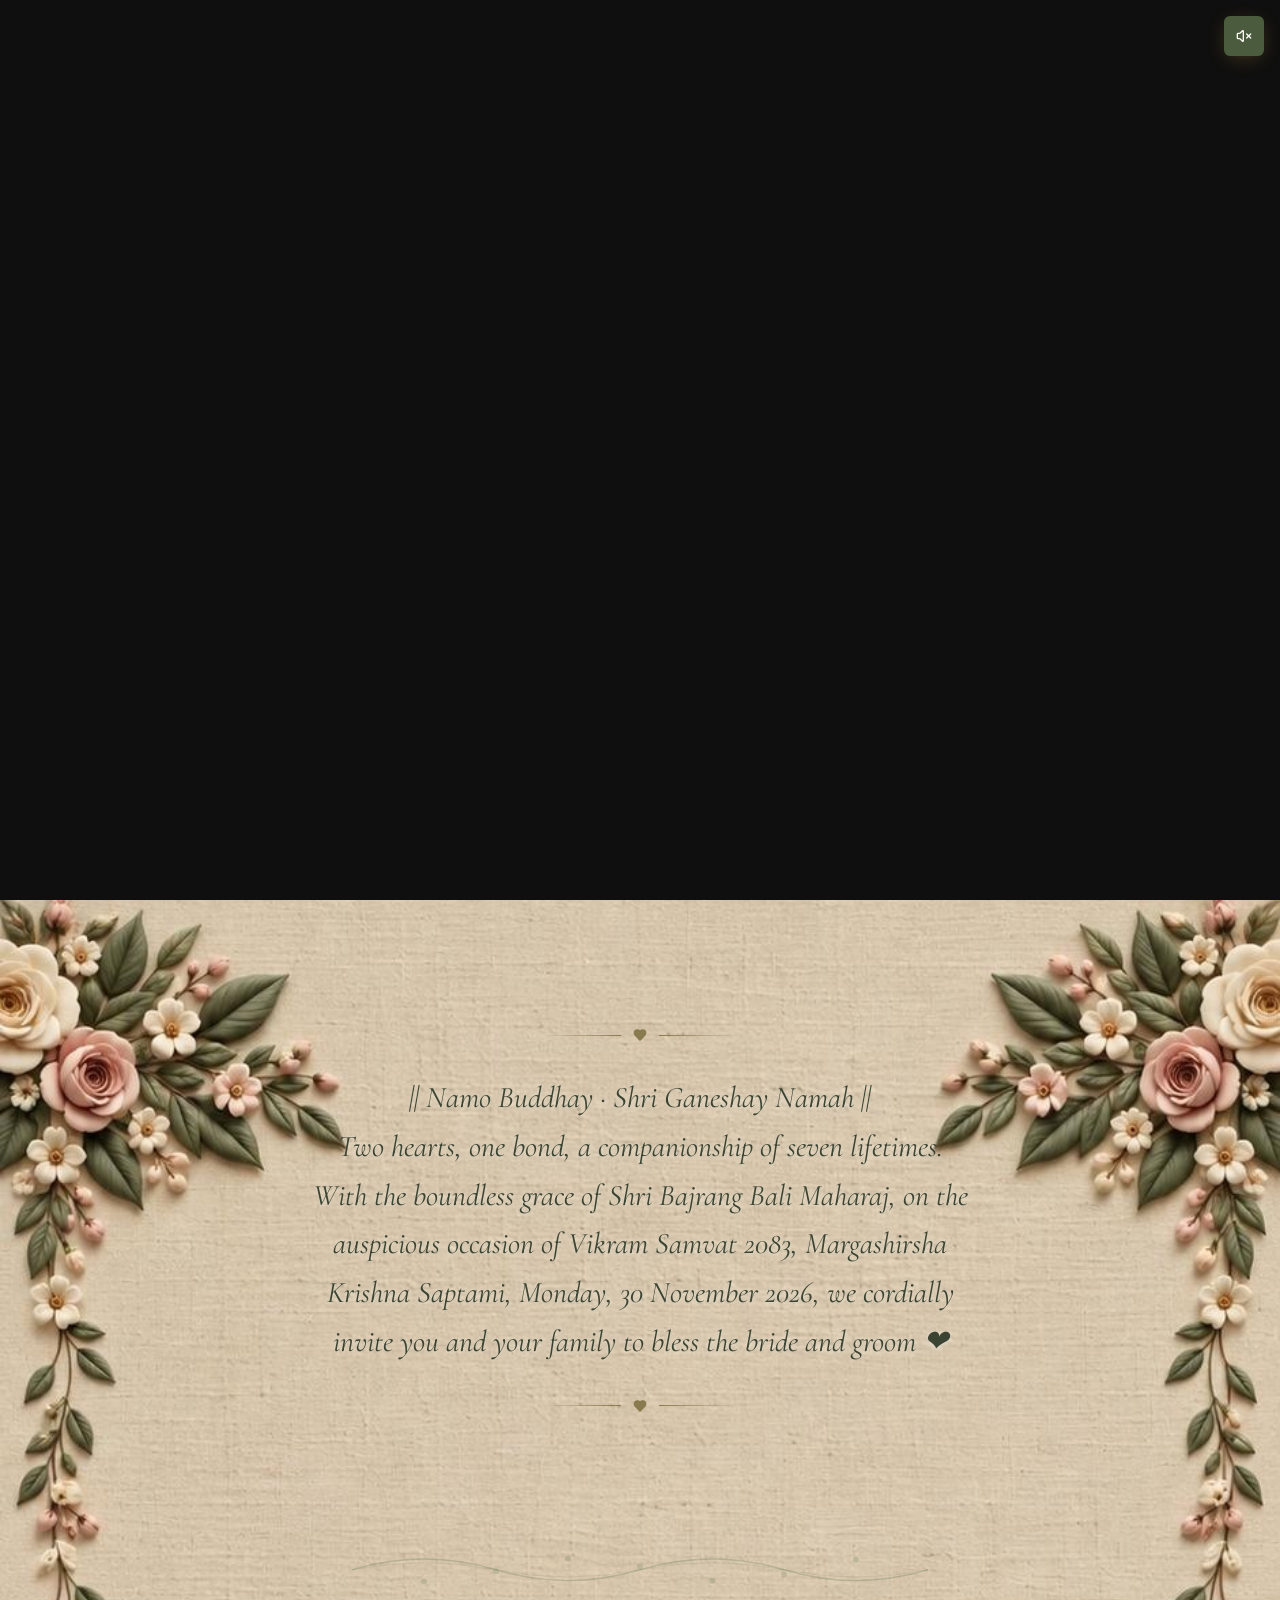
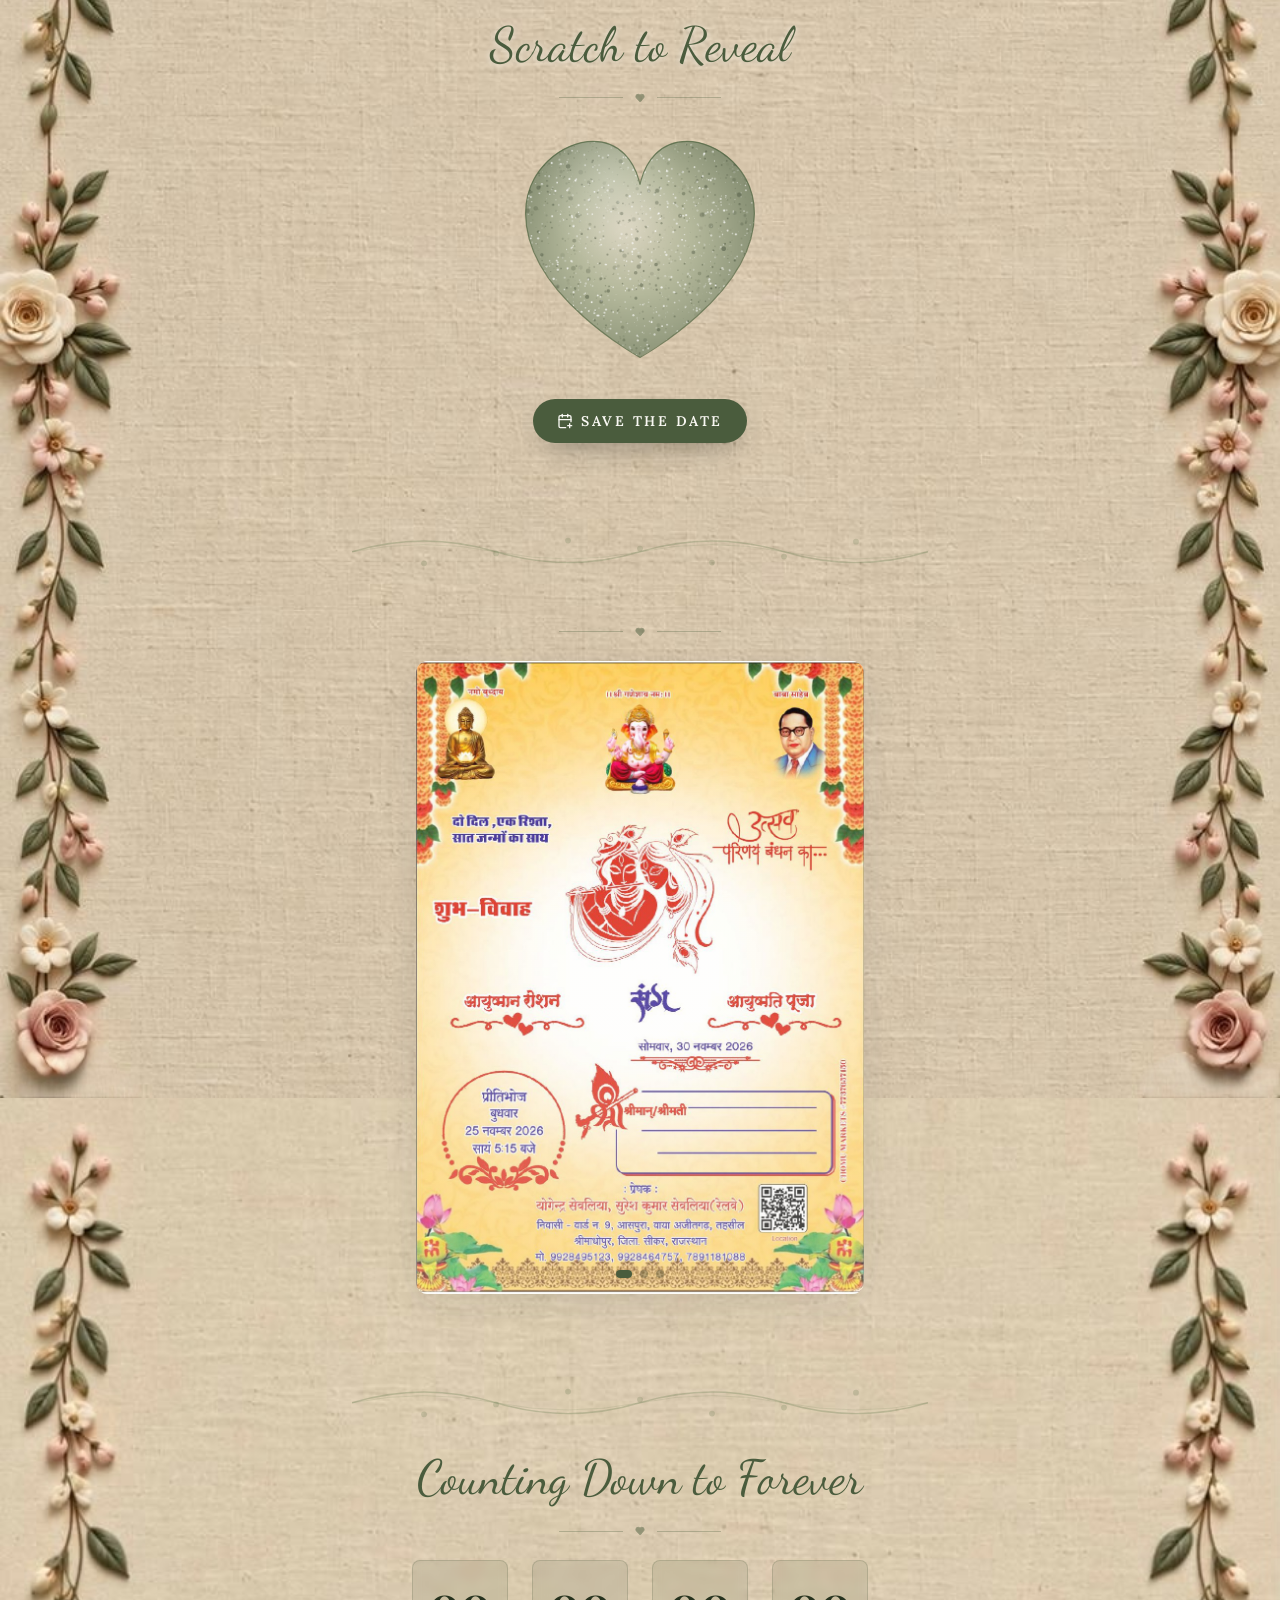
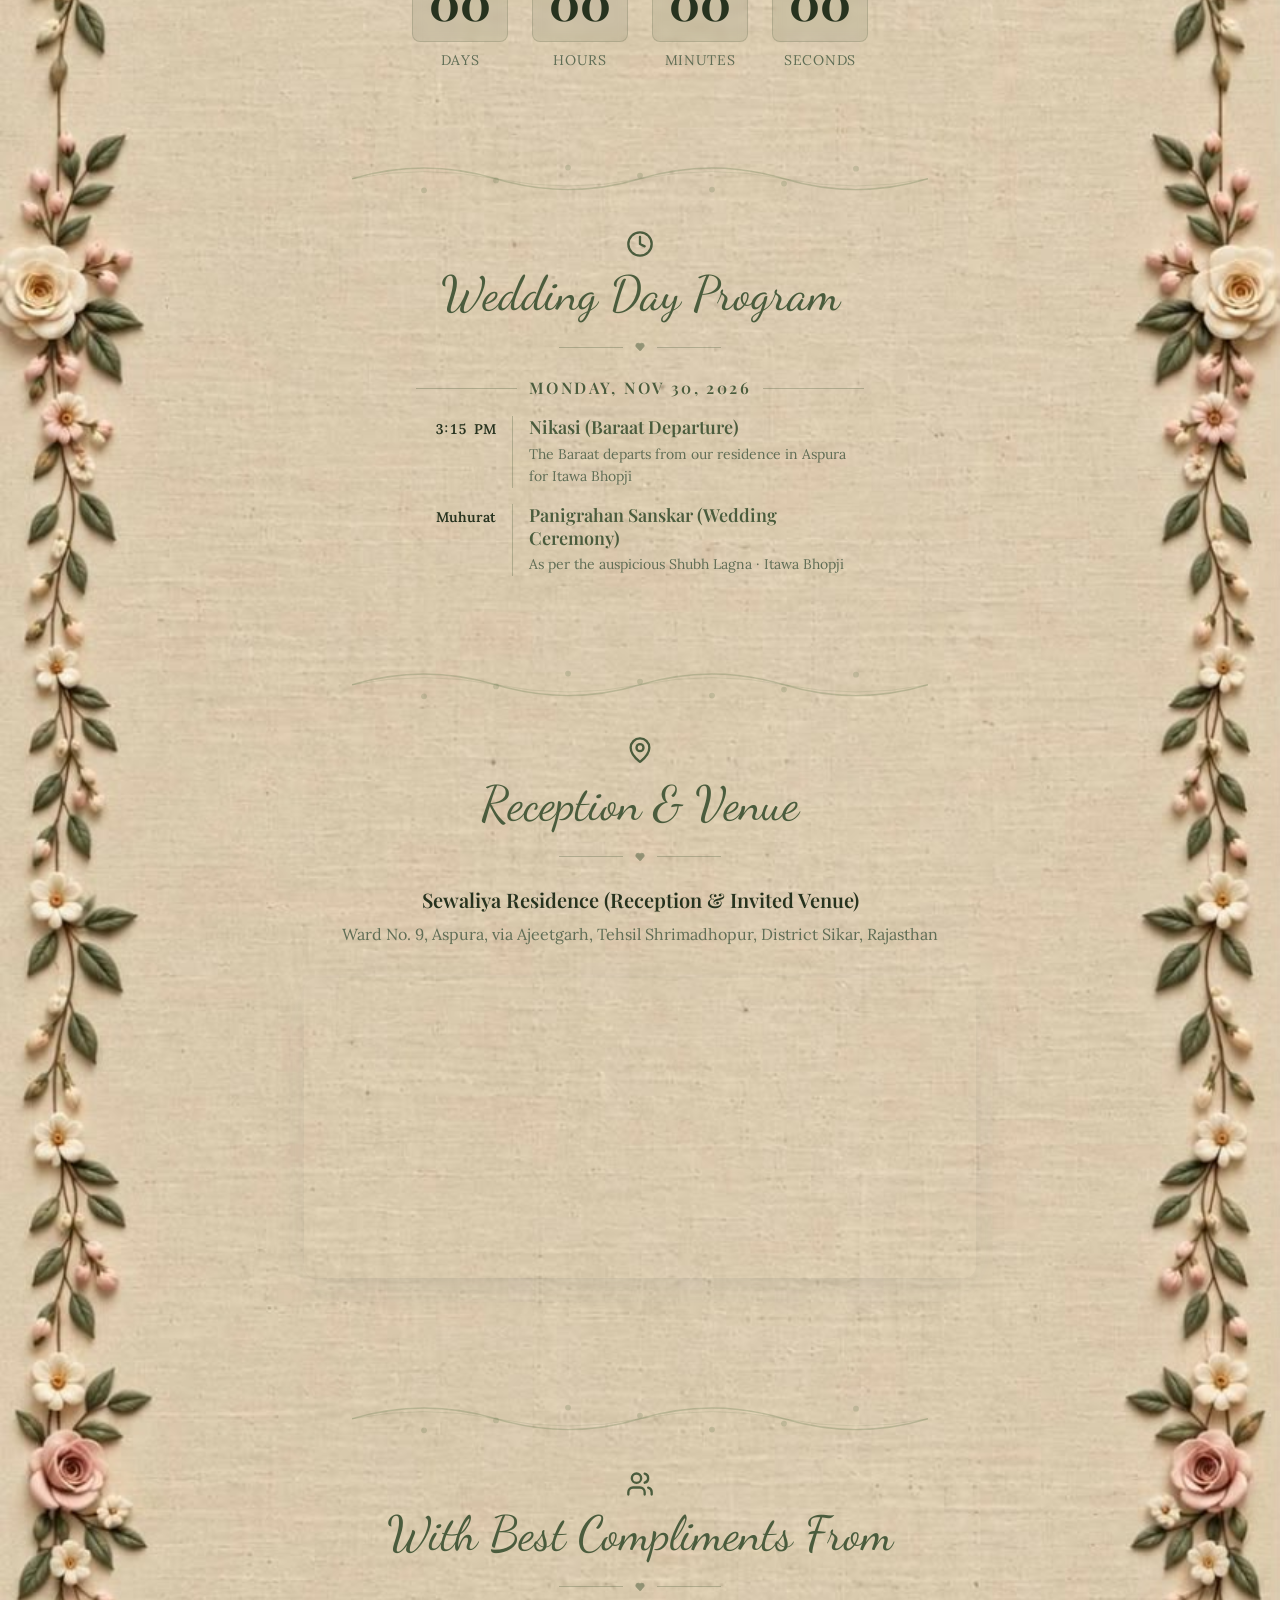
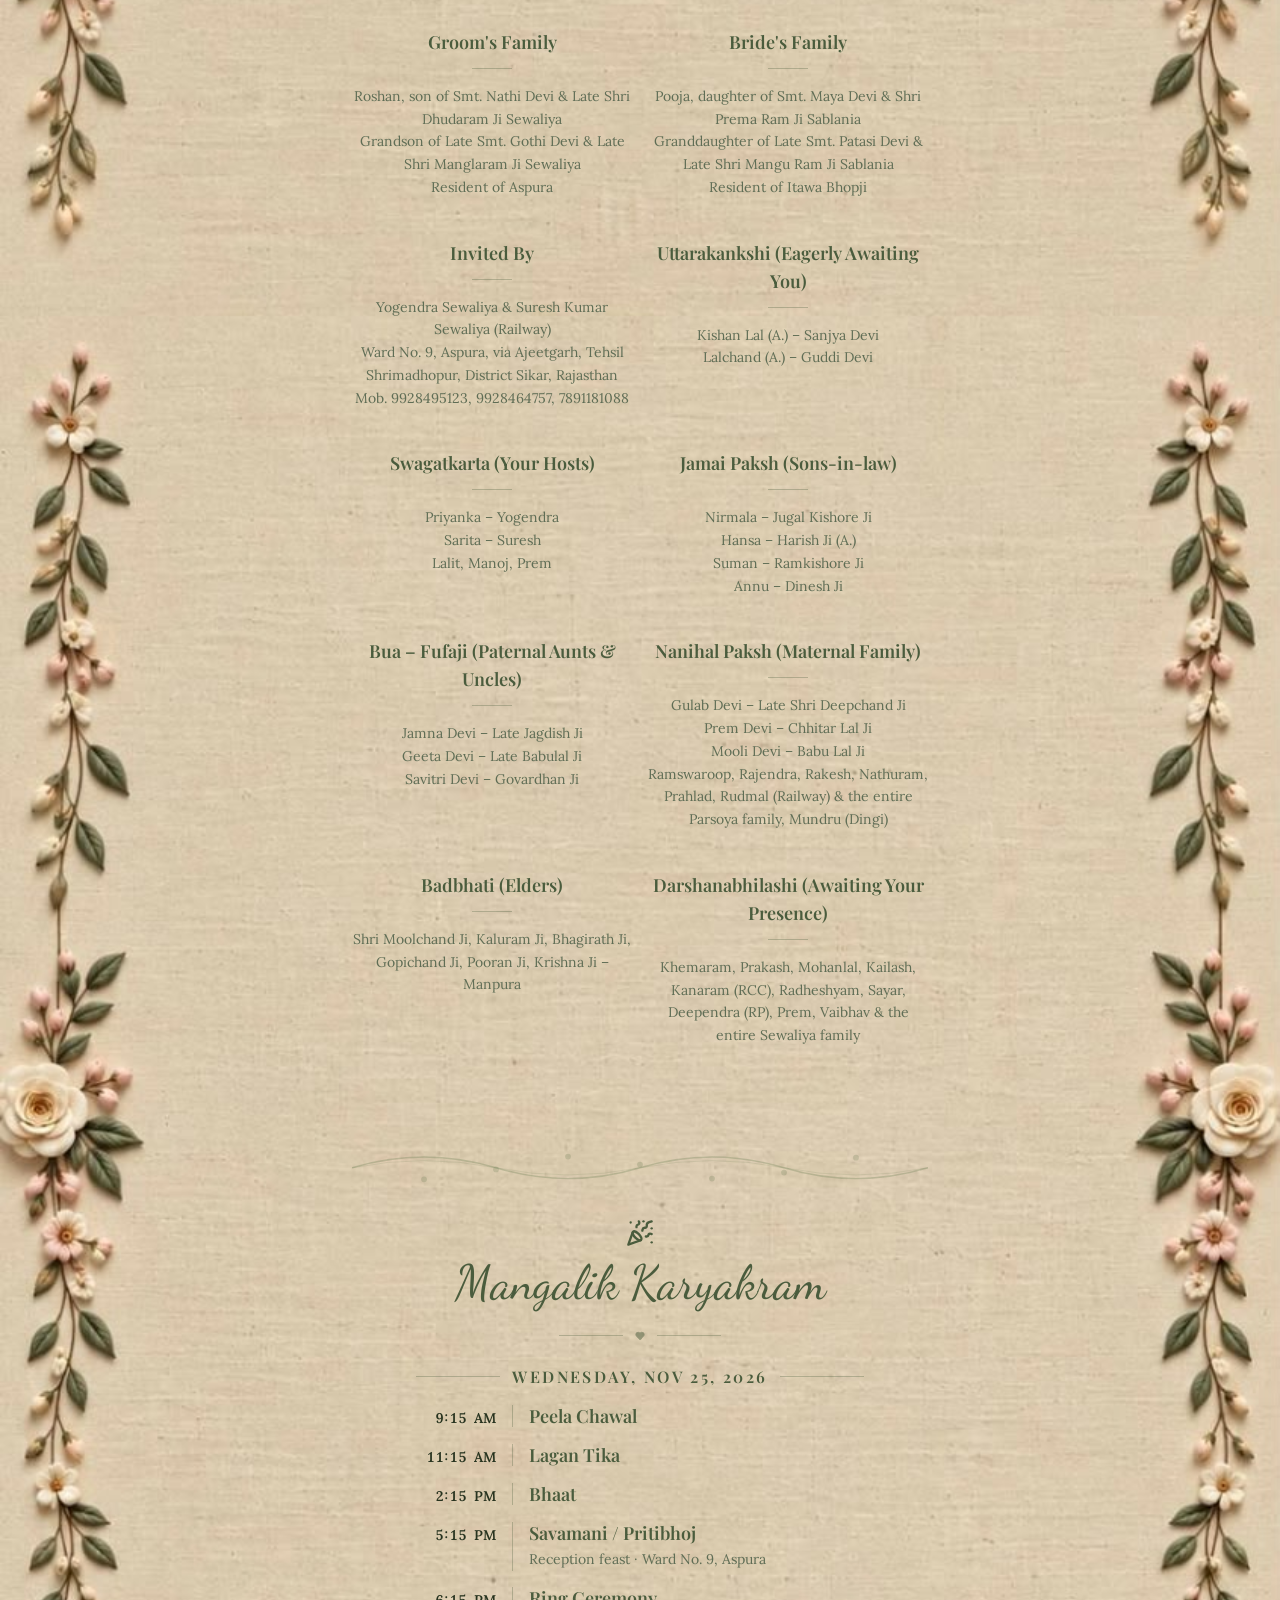
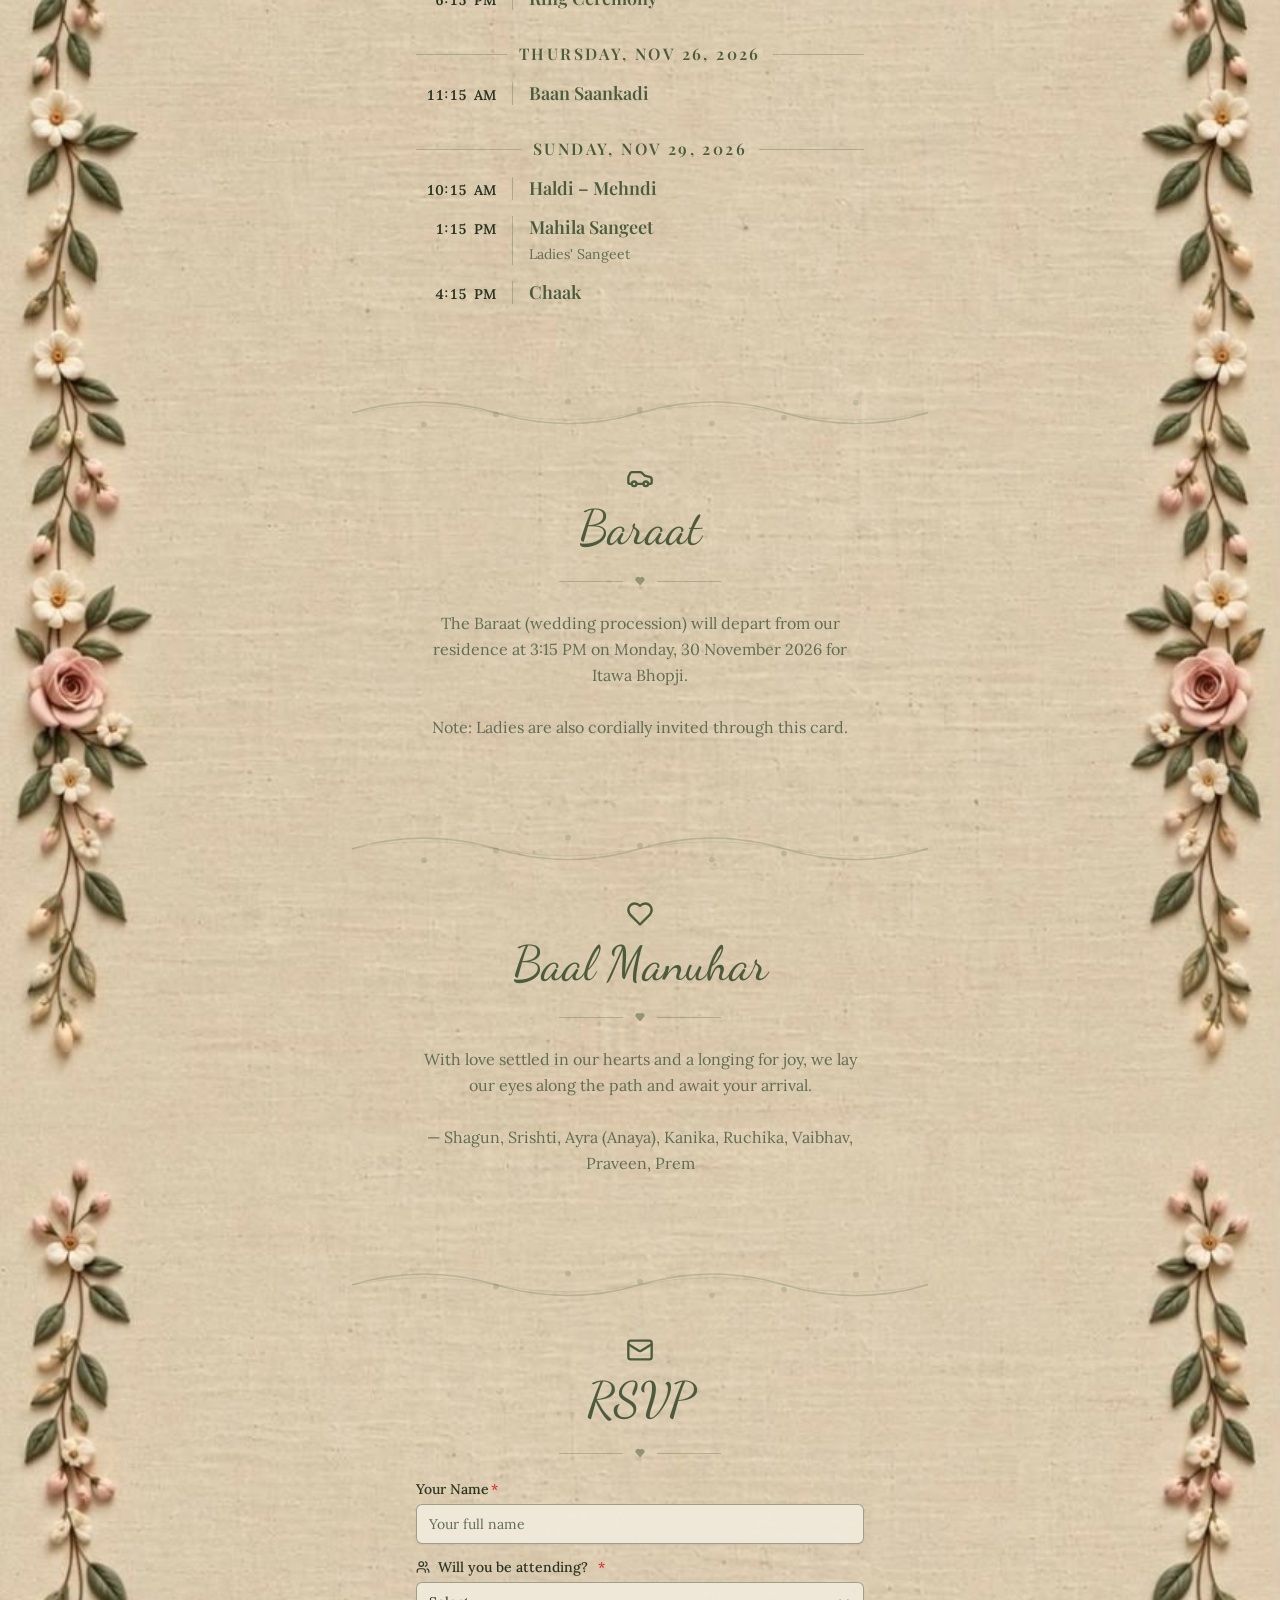
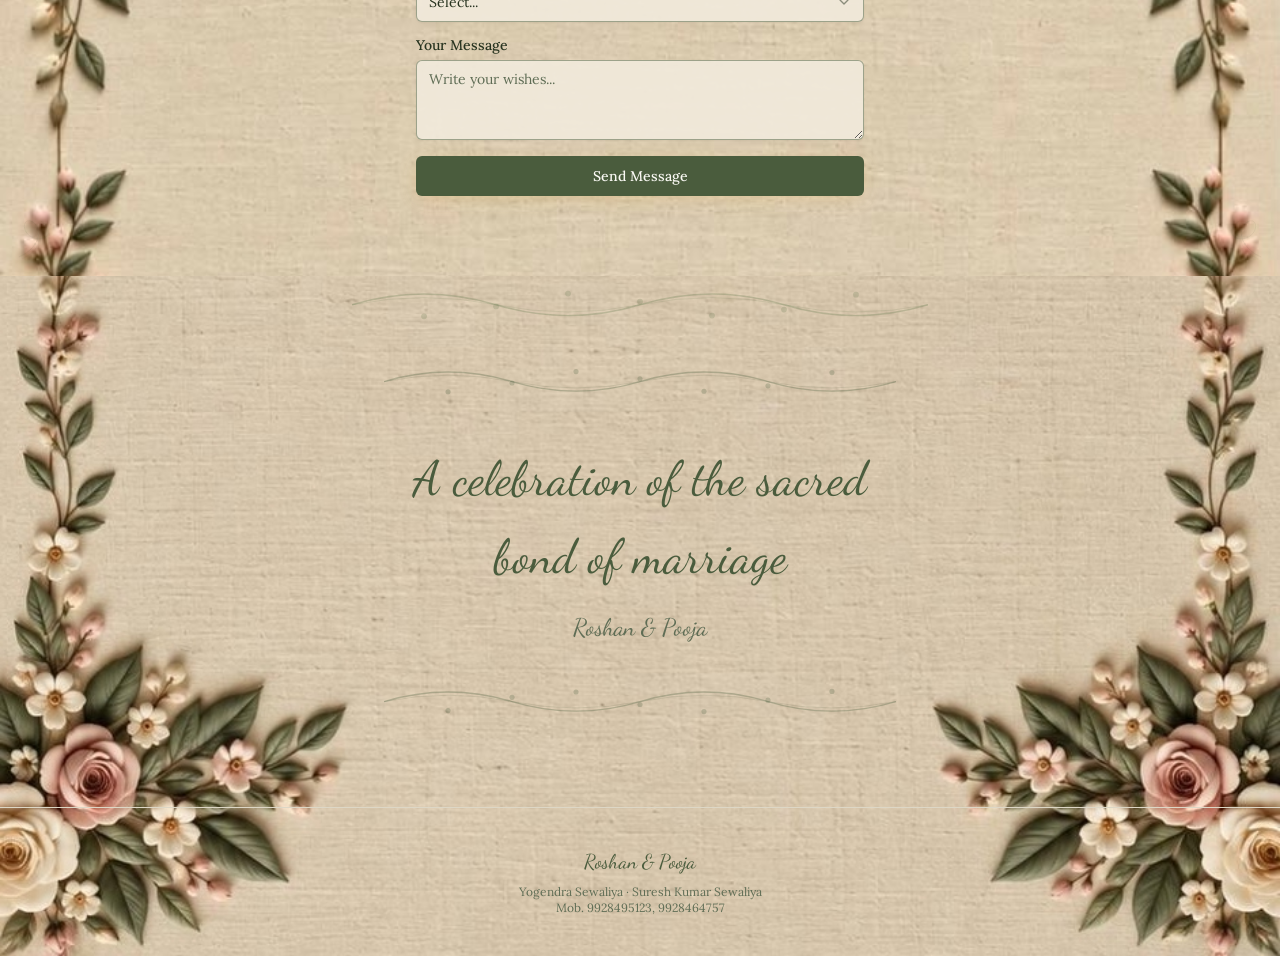
==== index.html @ 464fa6d1 "Roshan & Pooja wedding invitation site Plain HTML/CSS/JS replica of the Royal Grace template with al" ====
<!doctype html>
<html lang="en">
<head>
  <meta charset="utf-8">
  <meta name="viewport" content="width=device-width, initial-scale=1, viewport-fit=cover">
  <title>Wedding Invitation</title>
  <link rel="preconnect" href="https://fonts.googleapis.com">
  <link rel="preconnect" href="https://fonts.gstatic.com" crossorigin>
  <link rel="stylesheet" href="https://fonts.googleapis.com/css2?family=Cormorant+Garamond:ital,wght@0,300;0,400;0,500;0,600;0,700;1,300;1,400;1,500;1,600;1,700&family=Dancing+Script:wght@400;500;600;700&family=Great+Vibes&family=Lora:ital,wght@0,400;0,500;0,600;0,700;1,400;1,500;1,600;1,700&family=Playfair+Display:ital,wght@0,400;0,500;0,600;0,700;0,800;0,900;1,400;1,500;1,600;1,700;1,800;1,900&display=swap">
  <link rel="stylesheet" href="style.css">
</head>
<body class="is-closed">

<!-- lucide icon sprites -->
<svg width="0" height="0" style="position:absolute" aria-hidden="true">
  <defs>
    <symbol id="i-heart" viewBox="0 0 24 24"><path d="M19 14c1.49-1.46 3-3.21 3-5.5A5.5 5.5 0 0 0 16.5 3c-1.76 0-3 .5-4.5 2-1.5-1.5-2.74-2-4.5-2A5.5 5.5 0 0 0 2 8.5c0 2.3 1.5 4.05 3 5.5l7 7Z"/></symbol>
    <symbol id="i-volume-x" viewBox="0 0 24 24"><path d="M11 4.702a.705.705 0 0 0-1.203-.498L6.413 7.587A1.4 1.4 0 0 1 5.416 8H3a1 1 0 0 0-1 1v6a1 1 0 0 0 1 1h2.416a1.4 1.4 0 0 1 .997.413l3.383 3.384A.705.705 0 0 0 11 19.298z"/><line x1="22" x2="16" y1="9" y2="15"/><line x1="16" x2="22" y1="9" y2="15"/></symbol>
    <symbol id="i-volume-2" viewBox="0 0 24 24"><path d="M11 4.702a.705.705 0 0 0-1.203-.498L6.413 7.587A1.4 1.4 0 0 1 5.416 8H3a1 1 0 0 0-1 1v6a1 1 0 0 0 1 1h2.416a1.4 1.4 0 0 1 .997.413l3.383 3.384A.705.705 0 0 0 11 19.298z"/><path d="M16 9a5 5 0 0 1 0 6"/><path d="M19.364 18.364a9 9 0 0 0 0-12.728"/></symbol>
    <symbol id="i-chevron-down" viewBox="0 0 24 24"><path d="m6 9 6 6 6-6"/></symbol>
    <symbol id="i-calendar-plus" viewBox="0 0 24 24"><path d="M8 2v4"/><path d="M16 2v4"/><path d="M21 13V6a2 2 0 0 0-2-2H5a2 2 0 0 0-2 2v14a2 2 0 0 0 2 2h8"/><path d="M3 10h18"/><path d="M16 19h6"/><path d="M19 16v6"/></symbol>
    <symbol id="i-clock" viewBox="0 0 24 24"><circle cx="12" cy="12" r="10"/><polyline points="12 6 12 12 16 14"/></symbol>
    <symbol id="i-map-pin" viewBox="0 0 24 24"><path d="M20 10c0 4.993-5.539 10.193-7.399 11.799a1 1 0 0 1-1.202 0C9.539 20.193 4 14.993 4 10a8 8 0 0 1 16 0"/><circle cx="12" cy="10" r="3"/></symbol>
    <symbol id="i-shirt" viewBox="0 0 24 24"><path d="M20.38 3.46 16 2a4 4 0 0 1-8 0L3.62 3.46a2 2 0 0 0-1.34 2.23l.58 3.47a1 1 0 0 0 .99.84H6v10c0 1.1.9 2 2 2h8a2 2 0 0 0 2-2V10h2.15a1 1 0 0 0 .99-.84l.58-3.47a2 2 0 0 0-1.34-2.23z"/></symbol>
    <symbol id="i-party-popper" viewBox="0 0 24 24"><path d="M5.8 11.3 2 22l10.7-3.79"/><path d="M4 3h.01"/><path d="M22 8h.01"/><path d="M15 2h.01"/><path d="M22 20h.01"/><path d="m22 2-2.24.75a2.9 2.9 0 0 0-1.96 3.12c.1.86-.57 1.63-1.45 1.63h-.38c-.86 0-1.6.6-1.76 1.44L14 10"/><path d="m22 13-.82-.33c-.86-.34-1.82.2-1.98 1.11c-.11.7-.72 1.22-1.43 1.22H17"/><path d="m11 2 .33.82c.34.86-.2 1.82-1.11 1.98C9.52 4.9 9 5.52 9 6.23V7"/><path d="M11 13c1.93 1.93 2.83 4.17 2 5-.83.83-3.07-.07-5-2-1.93-1.93-2.83-4.17-2-5 .83-.83 3.07.07 5 2Z"/></symbol>
    <symbol id="i-car" viewBox="0 0 24 24"><path d="M19 17h2c.6 0 1-.4 1-1v-3c0-.9-.7-1.7-1.5-1.9C18.7 10.6 16 10 16 10s-1.3-1.4-2.2-2.3c-.5-.4-1.1-.7-1.8-.7H5c-.6 0-1.1.4-1.4.9l-1.4 2.9A3.7 3.7 0 0 0 2 12v4c0 .6.4 1 1 1h2"/><circle cx="7" cy="17" r="2"/><path d="M9 17h6"/><circle cx="17" cy="17" r="2"/></symbol>
    <symbol id="i-hotel" viewBox="0 0 24 24"><path d="M10 22v-6.57"/><path d="M12 11h.01"/><path d="M12 7h.01"/><path d="M14 15.43V22"/><path d="M15 16a5 5 0 0 0-6 0"/><path d="M16 11h.01"/><path d="M16 7h.01"/><path d="M8 11h.01"/><path d="M8 7h.01"/><rect x="4" y="2" width="16" height="20" rx="2"/></symbol>
    <symbol id="i-gift" viewBox="0 0 24 24"><rect x="3" y="8" width="18" height="4" rx="1"/><path d="M12 8v13"/><path d="M19 12v7a2 2 0 0 1-2 2H7a2 2 0 0 1-2-2v-7"/><path d="M7.5 8a2.5 2.5 0 0 1 0-5A4.8 8 0 0 1 12 8a4.8 8 0 0 1 4.5-5 2.5 2.5 0 0 1 0 5"/></symbol>
    <symbol id="i-mail" viewBox="0 0 24 24"><rect width="20" height="16" x="2" y="4" rx="2"/><path d="m22 7-8.97 5.7a1.94 1.94 0 0 1-2.06 0L2 7"/></symbol>
    <symbol id="i-users" viewBox="0 0 24 24"><path d="M16 21v-2a4 4 0 0 0-4-4H6a4 4 0 0 0-4 4v2"/><circle cx="9" cy="7" r="4"/><path d="M22 21v-2a4 4 0 0 0-3-3.87"/><path d="M16 3.13a4 4 0 0 1 0 7.75"/></symbol>
    <symbol id="i-flourish" viewBox="0 0 100 100"><path d="M5 5C5 5 20 10 30 25C40 40 35 55 25 60C15 65 10 55 15 45C20 35 35 30 45 35C55 40 50 55 40 60" stroke="currentColor" stroke-width="1" stroke-linecap="round" opacity="0.5" fill="none"/><path d="M10 2C10 2 25 8 32 20C39 32 36 42 30 46" stroke="currentColor" stroke-width="0.8" stroke-linecap="round" opacity="0.3" fill="none"/><circle cx="30" cy="25" r="2" fill="currentColor" opacity="0.4"/><circle cx="25" cy="60" r="1.5" fill="currentColor" opacity="0.3"/><circle cx="45" cy="35" r="1.5" fill="currentColor" opacity="0.3"/></symbol>
    <symbol id="i-wave" viewBox="0 0 400 40"><path d="M0 20 Q50 5 100 20 Q150 35 200 20 Q250 5 300 20 Q350 35 400 20" stroke="currentColor" stroke-width="1" opacity="0.3" fill="none"/><path d="M0 20 Q50 10 100 20 Q150 30 200 20 Q250 10 300 20 Q350 30 400 20" stroke="currentColor" stroke-width="0.5" opacity="0.2" fill="none"/><circle cx="50" cy="27.98" r="2" fill="currentColor" opacity="0.25"/><circle cx="100" cy="21.13" r="2" fill="currentColor" opacity="0.25"/><circle cx="150" cy="12.18" r="2" fill="currentColor" opacity="0.25"/><circle cx="200" cy="17.76" r="2" fill="currentColor" opacity="0.25"/><circle cx="250" cy="27.5" r="2" fill="currentColor" opacity="0.25"/><circle cx="300" cy="23.3" r="2" fill="currentColor" opacity="0.25"/><circle cx="350" cy="12.96" r="2" fill="currentColor" opacity="0.25"/></symbol>
    <clipPath id="royal-heart-clip" clipPathUnits="objectBoundingBox"><path d="M0.5,0.96 C0.5,0.96 0.06,0.70 0.06,0.36 C0.06,0.18 0.20,0.06 0.32,0.06 C0.42,0.06 0.48,0.14 0.5,0.24 C0.52,0.14 0.58,0.06 0.68,0.06 C0.80,0.06 0.94,0.18 0.94,0.36 C0.94,0.70 0.5,0.96 0.5,0.96 Z"/></clipPath>
  </defs>
</svg>

<div class="invite">
  <audio id="music" loop preload="auto"></audio>
  <div class="sparkle-bg" aria-hidden="true"></div>

  <!-- mute / unmute -->
  <div class="top-controls">
    <button id="muteBtn" class="icon-btn" type="button" aria-label="Toggle music">
      <svg class="ico" width="16" height="16"><use href="#i-volume-x"/></svg>
    </button>
  </div>

  <!-- ================= HERO ================= -->
  <section class="hero" id="hero">
    <video id="introVideo" class="hero-video" playsinline preload="auto" muted disablepictureinpicture controlslist="nodownload noplaybackrate noremoteplayback nofullscreen"></video>

    <div class="hero-content" id="heroContent">
      <div class="hero-heart anim"><svg class="ico-fill" width="26" height="26"><use href="#i-heart"/></svg></div>
      <p class="hero-message anim" data-bind="hero.message"></p>
      <div class="hero-divider">
        <div class="line"></div>
        <svg class="ico-fill" width="10" height="10"><use href="#i-heart"/></svg>
        <div class="line"></div>
      </div>
      <h1 class="hero-name anim"><span data-bind="hero.groom.name"></span><p class="hero-subtext" data-bind="hero.groom.subtext"></p></h1>
      <p class="hero-amp anim">&amp;</p>
      <h1 class="hero-name anim"><span data-bind="hero.bride.name"></span><p class="hero-subtext" data-bind="hero.bride.subtext"></p></h1>
    </div>

    <div class="scroll-hint" id="scrollHint">
      <span data-bind="hero.scrollLabel"></span>
      <svg class="ico chev" width="28" height="28"><use href="#i-chevron-down"/></svg>
    </div>
  </section>

  <!-- ================= PAPER AREA ================= -->
  <div class="paper" id="paper">

    <section class="welcome">
      <div class="welcome-inner">
        <div class="welcome-divider">
          <div class="line l"></div>
          <svg class="ico-fill" width="14" height="14"><use href="#i-heart"/></svg>
          <div class="line r"></div>
        </div>
        <p class="welcome-text"><span data-bind="welcome.text"></span></p>
        <div class="welcome-divider bottom">
          <div class="line l"></div>
          <svg class="ico-fill" width="14" height="14"><use href="#i-heart"/></svg>
          <div class="line r"></div>
        </div>
      </div>
    </section>

    <div class="sections">

      <!-- Scratch to reveal -->
      <section class="sec reveal" id="sec-scratch">
        <svg class="wave-top"><use href="#i-wave"/></svg>
        <div class="center">
          <div>
            <h2 class="h2 scratch-title" data-bind="headings.scratch"></h2>
            <div class="divider"><div class="line"></div><svg class="ico-fill heart" width="10" height="10"><use href="#i-heart"/></svg><div class="line"></div></div>
          </div>
          <div class="heart-box">
            <div class="heart-shadow" aria-hidden="true"></div>
            <div class="heart-clip">
              <div class="heart-face">
                <p class="invited" id="invitedText" data-bind="headings.scratchInvited"></p>
                <p class="h-date" data-bind="event.dateLabel"></p>
                <p class="h-day" data-bind="event.dayLabel"></p>
                <p class="h-time" data-bind="event.timeLabel"></p>
              </div>
              <canvas id="scratchCanvas" class="scratch" width="325" height="300"></canvas>
              <div class="heart-vignette" aria-hidden="true"></div>
              <div class="heart-gloss" aria-hidden="true"></div>
            </div>
            <svg class="heart-outline" viewBox="0 0 100 100" preserveAspectRatio="none" aria-hidden="true"><path d="M50,96 C50,96 6,70 6,36 C6,18 20,6 32,6 C42,6 48,14 50,24 C52,14 58,6 68,6 C80,6 94,18 94,36 C94,70 50,96 50,96 Z" fill="none" stroke="hsl(95, 22%, 32%)" stroke-width="1.2" vector-effect="non-scaling-stroke" opacity="0.7"/></svg>
          </div>
        </div>
        <div class="std-wrap">
          <button type="button" class="std-btn" id="saveDateBtn" aria-expanded="false">
            <svg class="ico" width="16" height="16"><use href="#i-calendar-plus"/></svg><span data-bind="headings.saveTheDate"></span>
          </button>
        </div>
      </section>

      <!-- Slideshow -->
      <section class="sec reveal" id="sec-slides">
        <svg class="wave-top"><use href="#i-wave"/></svg>
        <div class="divider"><div class="line"></div><svg class="ico-fill heart" width="10" height="10"><use href="#i-heart"/></svg><div class="line"></div></div>
        <div class="slideshow" id="slideshow">
          <div class="slides" id="slides"></div>
          <div class="slides-fade"></div>
          <div class="dots" id="dots"></div>
        </div>
      </section>

      <!-- Countdown -->
      <section class="sec reveal" id="sec-countdown">
        <svg class="wave-top"><use href="#i-wave"/></svg>
        <div class="center">
          <h2 class="h2 primary mb3" data-bind="headings.countdown"></h2>
          <div class="divider"><div class="line"></div><svg class="ico-fill heart" width="10" height="10"><use href="#i-heart"/></svg><div class="line"></div></div>
          <div class="countdown">
            <div class="cd"><div class="cd-box"><div class="cd-num" id="cdDays">00</div></div><p class="cd-label">Days</p></div>
            <div class="cd"><div class="cd-box"><div class="cd-num" id="cdHours">00</div></div><p class="cd-label">Hours</p></div>
            <div class="cd"><div class="cd-box"><div class="cd-num" id="cdMinutes">00</div></div><p class="cd-label">Minutes</p></div>
            <div class="cd"><div class="cd-box"><div class="cd-num" id="cdSeconds">00</div></div><p class="cd-label">Seconds</p></div>
          </div>
        </div>
      </section>

      <!-- Timeline -->
      <section class="sec reveal" id="sec-timeline">
        <svg class="wave-top"><use href="#i-wave"/></svg>
        <div class="center">
          <svg class="ico sec-icon mb3" width="28" height="28"><use href="#i-clock"/></svg>
          <h2 class="h2 primary mb2" data-bind="headings.timeline"></h2>
          <div class="divider"><div class="line"></div><svg class="ico-fill heart" width="10" height="10"><use href="#i-heart"/></svg><div class="line"></div></div>
        </div>
        <div class="days" id="timelineDays"></div>
      </section>

      <!-- Venue -->
      <section class="sec reveal" id="sec-venue">
        <svg class="wave-top"><use href="#i-wave"/></svg>
        <svg class="ico sec-icon mb4" width="28" height="28"><use href="#i-map-pin"/></svg>
        <h2 class="h2 primary mb2 center" data-bind="headings.venue"></h2>
        <div class="divider"><div class="line"></div><svg class="ico-fill heart" width="10" height="10"><use href="#i-heart"/></svg><div class="line"></div></div>
        <div class="venue-text">
          <p class="venue-name" data-bind="venue.name"></p>
          <p class="muted" data-bind="venue.address"></p>
        </div>
        <div class="map-wrap"><iframe id="venueMap" width="100%" height="300" allowfullscreen loading="lazy" referrerpolicy="no-referrer-when-downgrade" title="Venue Map"></iframe></div>
      </section>

      <!-- Dress code -->
      <section class="sec reveal" id="sec-dress">
        <svg class="wave-top"><use href="#i-wave"/></svg>
        <svg class="ico sec-icon mb3" width="28" height="28"><use href="#i-shirt"/></svg>
        <h2 class="h2 primary mb2 center" data-bind="headings.dressCode"></h2>
        <div class="divider"><div class="line"></div><svg class="ico-fill heart" width="10" height="10"><use href="#i-heart"/></svg><div class="line"></div></div>
        <div class="dress-grid" id="dressGrid"></div>
      </section>

      <!-- Pre-wedding events -->
      <section class="sec reveal" id="sec-pre">
        <svg class="wave-top"><use href="#i-wave"/></svg>
        <svg class="ico sec-icon mb3" width="28" height="28"><use href="#i-party-popper"/></svg>
        <h2 class="h2 primary mb2 center" data-bind="headings.preEvents"></h2>
        <div class="divider"><div class="line"></div><svg class="ico-fill heart" width="10" height="10"><use href="#i-heart"/></svg><div class="line"></div></div>
        <div class="days" id="preDays"></div>
      </section>

      <!-- Transportation -->
      <section class="sec reveal" id="sec-transport">
        <svg class="wave-top"><use href="#i-wave"/></svg>
        <svg class="ico sec-icon mb3" width="28" height="28"><use href="#i-car"/></svg>
        <h2 class="h2 primary mb2 center" data-bind="headings.transportation"></h2>
        <div class="divider"><div class="line"></div><svg class="ico-fill heart" width="10" height="10"><use href="#i-heart"/></svg><div class="line"></div></div>
        <div class="text-block"><p class="muted pre" data-bind="transportation.text"></p></div>
      </section>

      <!-- Accommodation -->
      <section class="sec reveal" id="sec-stay">
        <svg class="wave-top"><use href="#i-wave"/></svg>
        <svg class="ico sec-icon mb3" width="28" height="28"><use href="#i-hotel"/></svg>
        <h2 class="h2 primary mb2 center" data-bind="headings.accommodation"></h2>
        <div class="divider"><div class="line"></div><svg class="ico-fill heart" width="10" height="10"><use href="#i-heart"/></svg><div class="line"></div></div>
        <div class="text-block"><p class="muted pre" data-bind="accommodation.text"></p></div>
      </section>

      <!-- Gifts -->
      <section class="sec reveal" id="sec-gifts">
        <svg class="wave-top"><use href="#i-wave"/></svg>
        <svg class="ico sec-icon mb3" width="28" height="28"><use href="#i-gift"/></svg>
        <h2 class="h2 primary mb2 center" data-bind="headings.gifts"></h2>
        <div class="divider"><div class="line"></div><svg class="ico-fill heart" width="10" height="10"><use href="#i-heart"/></svg><div class="line"></div></div>
        <div class="text-block"><p class="muted pre"><span data-bind="gifts.text"></span></p></div>
      </section>

      <!-- RSVP -->
      <section class="sec reveal" id="sec-rsvp">
        <svg class="wave-top"><use href="#i-wave"/></svg>
        <svg class="flourish bl"><use href="#i-flourish"/></svg>
        <svg class="flourish br"><use href="#i-flourish"/></svg>
        <svg class="ico sec-icon mb3" width="28" height="28"><use href="#i-mail"/></svg>
        <h2 class="h2 primary mb3 center" data-bind="headings.rsvp"></h2>
        <div class="divider"><div class="line"></div><svg class="ico-fill heart" width="10" height="10"><use href="#i-heart"/></svg><div class="line"></div></div>
        <form class="rsvp" id="rsvpForm" novalidate>
          <div class="field">
            <label for="rsvpName"><span data-bind="rsvp.nameLabel"></span><span class="req" aria-hidden="true">*</span></label>
            <input id="rsvpName" class="input" required type="text">
          </div>
          <div class="field">
            <label for="rsvpAttend" class="with-icon"><svg class="ico" width="14" height="14"><use href="#i-users"/></svg> <span data-bind="rsvp.attendingLabel"></span><span class="req" aria-hidden="true">*</span></label>
            <div class="select-wrap">
              <select id="rsvpAttend" class="input select" required>
                <option value="" disabled selected data-bind="rsvp.selectPlaceholder"></option>
                <option value="yes" data-bind="rsvp.optionYes"></option>
                <option value="no" data-bind="rsvp.optionNo"></option>
              </select>
              <svg class="ico chev" width="16" height="16"><use href="#i-chevron-down"/></svg>
            </div>
          </div>
          <div class="field">
            <label for="rsvpMsg" data-bind="rsvp.messageLabel"></label>
            <textarea id="rsvpMsg" class="input textarea" rows="3"></textarea>
          </div>
          <button class="submit" type="submit" data-bind="rsvp.buttonLabel"></button>
          <p class="rsvp-done" id="rsvpDone" hidden data-bind="rsvp.thankYou"></p>
        </form>
      </section>

    </div>

    <!-- ================= CLOSING ================= -->
    <div class="ending" id="ending">
      <section class="sec reveal">
        <svg class="wave-top"><use href="#i-wave"/></svg>
        <div class="closing">
          <svg class="wave-line mb8"><use href="#i-wave"/></svg>
          <p class="closing-text pre" data-bind="closing.text"></p>
          <p class="closing-sign pre" data-bind="closing.signature"></p>
          <svg class="wave-line mt8 flip"><use href="#i-wave"/></svg>
        </div>
      </section>
      <footer class="footer">
        <svg class="flourish tl"><use href="#i-flourish"/></svg>
        <svg class="flourish tr"><use href="#i-flourish"/></svg>
        <p class="footer-names pre" data-bind="footer.names"></p>
        <p class="footer-credit"><span data-bind="footer.creditText"></span> <a id="creditLink" class="gold-text" href="#"><span data-bind="footer.creditLink"></span><span class="tm" aria-label="trademark">™</span></a></p>
      </footer>
    </div>
  </div>

  <!-- Save-the-date dropdown (positioned by script) -->
  <div class="cal-menu" id="calMenu" hidden>
    <button type="button" data-cal="google"><span>Google Calendar</span></button>
    <button type="button" data-cal="outlook"><span>Office 365 / Outlook</span></button>
    <button type="button" data-cal="yahoo"><span>Yahoo Calendar</span></button>
    <button type="button" data-cal="apple"><span>Apple Calendar</span></button>
    <button type="button" data-cal="ics"><span>Other (.ics file)</span></button>
    <p class="cal-note" id="calNote"></p>
  </div>

  <div class="confetti" id="confetti" aria-hidden="true"></div>
</div>

<script src="config.js"></script>
<script src="script.js"></script>
</body>
</html>
---- style.css ----
/* ============================================================
   Royal Grace invitation — hand-written CSS (mobile first)
   Values mirror the original build pixel for pixel.
   ============================================================ */

/* ---------- reset (matches Tailwind preflight where it matters) ---------- */
*, ::before, ::after { box-sizing: border-box; border: 0 solid; margin: 0; padding: 0; }
html { line-height: 1.5; -webkit-text-size-adjust: 100%; tab-size: 4; -webkit-tap-highlight-color: transparent; color-scheme: only light; }
html, body { background-color: #0f0f0f; }
body { font-family: "Lora", serif; color: hsl(220 15% 20%); overscroll-behavior: none; }
body.is-closed { overflow: hidden; touch-action: none; }
h1, h2, h3, p { font-size: inherit; font-weight: inherit; }
img, svg, video, canvas, iframe { display: block; vertical-align: middle; }
img, video { max-width: 100%; height: auto; }
button, input, select, textarea { font: inherit; color: inherit; background: transparent; letter-spacing: inherit; }
button, [role="button"] { cursor: pointer; }
a { color: inherit; text-decoration: inherit; }

/* ---------- theme variables (from the template) ---------- */
.invite {
  --primary: 95 20% 30%;
  --primary-foreground: 45 40% 97%;
  --background: 45 38% 96%;
  --foreground: 95 25% 16%;
  --card: 45 42% 94%;
  --card-foreground: 95 25% 16%;
  --muted: 35 20% 92%;
  --muted-foreground: 95 12% 38%;
  --popover: 40 30% 97%;
  --popover-foreground: 220 15% 20%;
  --accent: 40 50% 48%;
  --destructive: 0 72% 51%;
  --cream: 42 40% 93%;
  --gold: 40 45% 45%;
  --gold-light: 42 50% 78%;
  --border: 45 25% 82%;
  --artwork-field: 38 45% 90%;
  --ink: #3E5634;                               /* names / message colour */
  --font-display: "Playfair Display", serif;
  --font-calligraphy: "Dancing Script", cursive; /* section headings */
  --font-calligraphic: "Cormorant Garamond", serif;
  --font-names: "Great Vibes", "Dancing Script", cursive;
  --shadow-elegant: 0 10px 40px -10px hsla(220, 15%, 20%, .15);
  --shadow-gold: 0 4px 20px -4px hsla(40, 65%, 55%, .3);
  --gradient-gold: linear-gradient(135deg, hsl(40, 65%, 55%), hsl(40, 60%, 75%));
  min-height: 100vh;
  background-color: hsl(var(--background));   /* rgb(249,247,241) */
  color: hsl(var(--foreground));              /* rgb(39,51,31) */
  position: relative;
}

.ico { fill: none; stroke: currentColor; stroke-width: 2; stroke-linecap: round; stroke-linejoin: round; }
.ico-fill { fill: currentColor; stroke: currentColor; stroke-width: 2; stroke-linecap: round; stroke-linejoin: round; }

.sparkle-bg {
  position: fixed; inset: 0; pointer-events: none; z-index: 0;
  background-image: url("data:image/svg+xml,%3Csvg width='60' height='60' viewBox='0 0 60 60' xmlns='http://www.w3.org/2000/svg'%3E%3Cg fill='none' fill-rule='evenodd'%3E%3Cg fill='%23c9a96e' fill-opacity='0.02'%3E%3Cpath d='M36 34v-4h-2v4h-4v2h4v4h2v-4h4v-2h-4zm0-30V0h-2v4h-4v2h4v4h2V6h4V4h-4zM6 34v-4H4v4H0v2h4v4h2v-4h4v-2H6zM6 4V0H4v4H0v2h4v4h2V6h4V4H6z'/%3E%3C/g%3E%3C/g%3E%3C/svg%3E");
}

/* ---------- fixed controls ---------- */
.top-controls { position: fixed; top: 16px; right: 16px; z-index: 50; display: flex; gap: 8px; }
.icon-btn {
  display: inline-flex; align-items: center; justify-content: center; gap: 8px;
  height: 40px; width: 40px; border-radius: 6px; border: 1px solid hsl(var(--primary) / .5);
  background-color: hsl(var(--primary)); color: hsl(var(--primary-foreground));
  backdrop-filter: blur(4px); -webkit-backdrop-filter: blur(4px);
  box-shadow: var(--shadow-gold); transition: color .15s, background-color .15s;
}
.icon-btn:hover { background-color: hsl(var(--primary) / .9); }

/* ---------- hero ---------- */
.hero {
  position: relative; min-height: 100vh; min-height: 100dvh; width: 100%; overflow: hidden;
  display: flex; align-items: center; justify-content: center; background-color: #0f0f0f;
}
.hero-video { position: absolute; inset: 0; height: 100%; width: 100%; max-width: none; object-fit: cover; cursor: pointer; }
.hero-content {
  position: relative; top: -64px; z-index: 10; display: flex; width: 100%; flex-direction: column;
  align-items: center; justify-content: center; padding: 0 24px; text-align: center; pointer-events: none;
  opacity: 0; transform: translateY(30px);
  transition: opacity .8s ease, transform .8s ease;
}
.hero-content .anim { transition: opacity .7s ease, transform .7s ease; }
.hero-heart { margin-bottom: 12px; color: rgb(59, 68, 50); opacity: 0; transform: scale(.8); transition-delay: .1s; }
.hero-heart svg { margin: 0 auto; }
.hero-message {
  margin-bottom: 12px; white-space: pre-line; font-family: var(--font-calligraphic);
  font-size: 24px; line-height: 32px; color: var(--ink);
  text-shadow: rgba(255,255,255,.6) 0 2px 12px; opacity: 0; transform: translateY(14px); transition-delay: .2s;
}
.hero-divider { margin: 12px 0; display: flex; align-items: center; justify-content: center; gap: 12px; color: rgb(59,68,50); }
.hero-divider .line { height: 1px; width: 64px; background-color: rgba(59,68,50,.45); }
.hero-name {
  font-family: var(--font-names); font-size: 60px; line-height: 1; color: var(--ink);
  text-shadow: rgba(255,255,255,.6) 0 2px 14px; opacity: 0; transform: translateY(24px);
  min-width: 0; max-width: 100%; white-space: normal; overflow-wrap: anywhere;
}
.hero-name:nth-of-type(1) { transition-delay: .3s; }
.hero-name:nth-of-type(2) { transition-delay: .5s; }
.hero-subtext {
  font-family: var(--font-display); font-size: 14px; line-height: 1.375; font-style: italic;
  color: var(--ink); white-space: pre-line; margin: 4px auto 12px; padding: 0 16px; max-width: 448px; text-align: center;
  filter: drop-shadow(0 1px 4px rgba(0,0,0,.5));
}
.hero-amp {
  margin: 8px 0; font-family: var(--font-names); font-size: 30px; line-height: 36px; color: var(--ink);
  text-shadow: rgba(255,255,255,.55) 0 2px 10px; opacity: 0; transition-delay: .4s;
}
.hero.is-revealed .hero-content { opacity: 1; transform: none; }
.hero.is-revealed .hero-heart { opacity: 1; transform: none; }
.hero.is-revealed .hero-message { opacity: 1; transform: none; }
.hero.is-revealed .hero-name { opacity: 1; transform: none; }
.hero.is-revealed .hero-amp { opacity: .85; }

.scroll-hint {
  position: absolute; left: 0; right: 0; bottom: 80px; z-index: 10; display: flex; flex-direction: column;
  align-items: center; gap: 8px; pointer-events: none; opacity: 0; transition: opacity .8s ease .6s;
}
.scroll-hint span {
  font-size: 14px; line-height: 20px; text-transform: uppercase; font-weight: 700; letter-spacing: .1em; color: rgb(59,68,50);
  text-shadow: rgba(255,255,255,.95) 0 1px 2px, rgba(255,255,255,.85) 0 0 10px;
}
.scroll-hint .chev { stroke-width: 3.25; color: rgb(59,68,50); filter: drop-shadow(rgba(255,255,255,.9) 0 1px 2px) drop-shadow(rgba(255,255,255,.7) 0 0 6px); }
.hero.is-revealed .scroll-hint { opacity: 1; animation: hint-bounce 1.6s ease-in-out .6s infinite; }
@keyframes hint-bounce { 0%, 100% { transform: translateY(0); } 50% { transform: translateY(6px); } }

/* ---------- paper area (textured backgrounds) ---------- */
.paper {
  background-color: rgb(214, 197, 172);
  background-image: var(--welcome-bg), var(--general-bg);
  background-position: center top, center 140.489vw;
  background-repeat: no-repeat, repeat-y;
  background-size: 100% auto, 100% auto;
}

.welcome { position: relative; padding: 96px 40px; overflow: hidden; }
.welcome-inner { max-width: 672px; margin: 0 auto; text-align: center; position: relative; }
.welcome-divider { display: flex; align-items: center; justify-content: center; gap: 12px; margin-bottom: 32px; color: rgb(138,122,78); }
.welcome-divider.bottom { margin-bottom: 0; margin-top: 32px; }
.welcome-divider .line { height: 1px; width: 80px; }
.welcome-divider .line.l { background: linear-gradient(to right, transparent, rgb(138,122,78)); }
.welcome-divider .line.r { background: linear-gradient(to left, transparent, rgb(138,122,78)); }
.welcome-text {
  font-family: var(--font-calligraphic); font-size: 24px; line-height: 1.625; font-style: italic;
  white-space: pre-wrap; overflow-wrap: break-word; color: rgb(59,68,50); text-shadow: rgba(255,255,255,.5) 0 1px 6px;
}

.sections { background-position: center top; background-repeat: repeat-y; background-size: 100% auto; }

/* generic section */
.sec { position: relative; overflow: hidden; padding: 64px 48px; }
.sections > .sec, .ending > .sec { padding-left: 48px; padding-right: 48px; }
.sec.reveal { opacity: 0; transform: translateY(40px); transition: opacity .7s ease, transform .7s ease; }
.sec.reveal.in { opacity: 1; transform: none; }
.sec.hidden { display: none; }
.wave-top { position: absolute; top: 0; left: 50%; width: calc(100% - 80px); max-width: 576px; transform: translateX(-50%); color: rgb(107,125,85); aspect-ratio: 10 / 1; }
.center { text-align: center; }
.mb2 { margin-bottom: 8px; } .mb3 { margin-bottom: 12px; } .mb4 { margin-bottom: 16px; } .mb8 { margin-bottom: 32px; } .mt8 { margin-top: 32px; }
.h2 { font-family: var(--font-calligraphy); font-size: 36px; line-height: 40px; }
.h2.primary { color: hsl(var(--primary)); }
.sec-icon { margin-left: auto; margin-right: auto; color: hsl(var(--primary)); }
.divider { display: flex; align-items: center; justify-content: center; gap: 12px; margin: 24px 0; }
.divider .line { width: 64px; height: 1px; background-color: hsl(var(--primary) / .3); }
.divider .heart { color: hsl(var(--primary)); opacity: .5; }
.muted { color: hsl(var(--muted-foreground)); }
.pre { white-space: pre-line; }
.text-block { max-width: 448px; margin: 0 auto; text-align: center; }
.text-block p { line-height: 1.625; overflow-wrap: break-word; }

/* scratch heart */
.scratch-title { margin-bottom: 12px; color: rgb(74,92,61); text-shadow: rgba(250,249,244,.8) 0 1px 6px; }
.heart-box { position: relative; margin: 0 auto; aspect-ratio: 13 / 12; width: 100%; max-width: 220px; }
.heart-shadow { position: absolute; inset: 0; pointer-events: none; clip-path: url(#royal-heart-clip); background: transparent; filter: drop-shadow(rgba(60,70,50,.3) 0 10px 18px); }
.heart-clip { position: absolute; inset: 0; overflow: hidden; clip-path: url(#royal-heart-clip); }
.heart-face {
  position: absolute; inset: 0; display: flex; flex-direction: column; align-items: center; justify-content: center;
  padding: 0 24px; text-align: center; background-color: rgb(249,247,241);
  background-image:
    radial-gradient(rgba(254,253,251,.9) 0%, rgba(239,234,220,.5) 70%, rgba(226,219,202,.6) 100%),
    radial-gradient(circle at 1px 1px, rgba(68,89,54,.1) 1px, transparent 1.5px),
    repeating-linear-gradient(45deg, rgba(0,0,0,.04) 0px, rgba(0,0,0,.04) 1px, transparent 1px, transparent 8px),
    repeating-linear-gradient(-45deg, rgba(0,0,0,.03) 0px, rgba(0,0,0,.03) 1px, transparent 1px, transparent 10px);
  background-size: auto, 12px 12px, auto, auto;
}
.invited { font-family: var(--font-calligraphic); font-size: 20px; line-height: 28px; margin-bottom: 4px; font-style: italic; color: rgb(74,92,61); opacity: 0; transform: scale(.9); transition: opacity .5s ease, transform .5s ease; }
.invited.show { opacity: 1; transform: none; }
.h-date { font-family: var(--font-display); font-size: 16px; line-height: 24px; font-weight: 700; color: rgb(39,51,31); }
.h-day { font-family: var(--font-calligraphic); font-size: 14px; line-height: 20px; color: rgb(79,100,64); }
.h-time { font-size: 10px; line-height: 16px; margin-top: 4px; color: rgb(95,109,85); }
.scratch { position: absolute; inset: 0; width: 100%; height: 100%; cursor: pointer; touch-action: none; transition: opacity .6s ease; }
.scratch.done { opacity: 0; pointer-events: none; }
.heart-vignette { position: absolute; inset: 0; pointer-events: none; background: radial-gradient(rgba(0,0,0,0) 78%, rgba(20,8,0,.55) 92%, rgba(10,4,0,.85) 100%); mix-blend-mode: multiply; }
.heart-gloss { position: absolute; inset: 0; pointer-events: none; background: radial-gradient(at 38% 22%, rgba(255,255,255,.22) 0%, rgba(255,255,255,0) 32%); }
.heart-outline { position: absolute; inset: 0; width: 100%; height: 100%; pointer-events: none; }

.std-wrap { margin-top: 32px; display: flex; flex-direction: column; align-items: center; position: relative; }
.std-btn {
  display: inline-flex; align-items: center; gap: 8px; border-radius: 9999px; padding: 12px 24px;
  font-size: 12px; line-height: 16px; font-weight: 600; text-transform: uppercase; letter-spacing: .18em;
  background: hsl(var(--primary)); color: hsl(var(--primary-foreground));
  box-shadow: rgba(0,0,0,.45) 0 12px 30px -12px; transition: all .3s;
}

/* calendar dropdown */
.cal-menu {
  position: fixed; z-index: 9999; width: 288px; max-height: calc(100dvh - 24px); overflow-y: auto;
  border-radius: 16px; border: 1px solid hsl(var(--border)); color: hsl(var(--popover-foreground));
  background: color-mix(in srgb, hsl(var(--popover)) 88%, hsl(var(--primary)) 12%);
  backdrop-filter: blur(22px) saturate(150%); -webkit-backdrop-filter: blur(22px) saturate(150%);
  box-shadow: var(--shadow-elegant); transform-origin: center top;
  animation: menu-in .18s ease-out;
}
@keyframes menu-in { from { opacity: 0; transform: scale(.96) translateY(-4px); } to { opacity: 1; transform: none; } }
.cal-menu button { display: flex; width: 100%; align-items: center; justify-content: space-between; padding: 12px 16px; text-align: left; font-size: 14px; line-height: 20px; transition: background-color .15s; }
.cal-menu button + button { border-top: 1px solid hsl(var(--border)); }
.cal-menu button:hover { background-color: hsl(var(--accent) / .15); }
.cal-note { border-top: 1px solid hsl(var(--border)); padding: 12px 16px; text-align: center; font-size: 11px; line-height: 16px; }

/* slideshow */
.slideshow { position: relative; width: 100%; max-width: 448px; margin: 0 auto; border-radius: 12px; overflow: hidden; box-shadow: var(--shadow-elegant); user-select: none; aspect-ratio: 1.41593 / 1; }
.slides { position: absolute; inset: 0; cursor: grab; touch-action: pan-y; }
.slides:active { cursor: grabbing; }
.slide { position: absolute; inset: 0; pointer-events: none; opacity: 0; transition: opacity 1s ease; }
.slide.active { opacity: 1; }
.slide-inner { position: relative; overflow: hidden; background-color: hsl(var(--muted)); height: 100%; width: 100%; }
.slide-blur { position: absolute; inset: 0; height: 100%; width: 100%; max-width: none; transform: scale(1.1); object-fit: cover; filter: blur(40px); opacity: .7; }
.slide-tint { position: absolute; inset: 0; background-color: hsl(var(--background) / .1); }
.slide-img { position: relative; height: 100%; width: 100%; max-width: none; object-fit: contain; }
.slides-fade { position: absolute; inset: 0; pointer-events: none; background: linear-gradient(to top, hsl(var(--background) / .3), transparent); }
.dots { position: absolute; bottom: 16px; left: 50%; transform: translateX(-50%); display: flex; gap: 8px; pointer-events: none; }
.dots span { height: 8px; width: 8px; border-radius: 9999px; background-color: hsl(var(--foreground) / .3); transition: all .15s; }
.dots span.active { width: 16px; background-color: hsl(var(--primary)); }

/* countdown */
.countdown { display: flex; justify-content: center; gap: 8px; }
.cd { text-align: center; }
.cd-box { width: 56px; padding: 8px 4px; margin-bottom: 8px; border-radius: 8px; border: 1px solid hsl(var(--primary) / .2); background-color: hsl(var(--primary) / .1); backdrop-filter: blur(4px); -webkit-backdrop-filter: blur(4px); }
.cd-num { font-family: var(--font-display); font-size: 24px; line-height: 32px; font-weight: 700; color: hsl(var(--foreground)); font-variant-numeric: tabular-nums; }
.cd-num.tick { animation: num-tick .3s ease-out; }
@keyframes num-tick { from { opacity: 0; transform: translateY(-10px); } to { opacity: 1; transform: none; } }
.cd-label { font-size: 10px; line-height: 16px; color: hsl(var(--muted-foreground)); text-transform: uppercase; letter-spacing: .05em; }

/* timeline / pre-events */
.days { max-width: 448px; margin: 0 auto; }
.day { opacity: 0; transform: translateY(16px); transition: opacity .6s ease, transform .6s ease; }
.day.in { opacity: 1; transform: none; }
.day + .day { margin-top: 32px; }
.day-head { display: flex; align-items: center; gap: 12px; margin-bottom: 16px; }
.day-head .line { height: 1px; flex: 1 1 0%; background-color: hsl(var(--primary) / .3); }
.day-head p { font-family: var(--font-display); font-size: 14px; line-height: 20px; font-weight: 600; text-transform: uppercase; letter-spacing: .15em; color: hsl(var(--primary)); text-align: center; }
.item { display: flex; gap: 16px; align-items: baseline; }
.item + .item { margin-top: 16px; }
.item-time { width: 80px; flex-shrink: 0; text-align: right; font-size: 14px; line-height: 20px; font-weight: 600; color: hsl(var(--foreground)); font-variant-numeric: tabular-nums; }
.item-body { flex: 1 1 0%; min-width: 0; border-left: 1px solid hsl(var(--primary) / .3); padding-left: 16px; }
.item-title { color: hsl(var(--primary)); font-family: var(--font-display); font-weight: 600; font-size: 18px; line-height: 1.25; overflow-wrap: break-word; }
.item-desc { font-size: 14px; line-height: 1.625; color: hsl(var(--muted-foreground)); margin-top: 4px; white-space: pre-wrap; overflow-wrap: break-word; }

/* venue */
.venue-text { text-align: center; margin-bottom: 32px; }
.venue-name { font-family: var(--font-display); font-size: 20px; line-height: 28px; font-weight: 600; margin-bottom: 8px; }
.map-wrap { max-width: 672px; margin: 0 auto 32px; border-radius: 12px; overflow: hidden; box-shadow: var(--shadow-elegant); }
.map-wrap iframe { border: 0; width: 100%; height: 300px; }

/* dress code */
.dress-grid { display: grid; grid-template-columns: 1fr; gap: 16px; max-width: 576px; margin: 0 auto; }
.dress { text-align: center; padding: 12px 0; }
.dress h3 { font-family: var(--font-display); font-size: 18px; line-height: 28px; font-weight: 600; margin-bottom: 12px; color: hsl(var(--primary)); }
.dress .rule { width: 40px; height: 1px; background-color: hsl(var(--primary) / .3); margin: 0 auto 16px; }
.dress p { color: hsl(var(--muted-foreground)); font-size: 14px; line-height: 1.625; white-space: pre-line; }

/* rsvp */
.flourish { position: absolute; width: 64px; height: 64px; color: hsl(var(--primary)); opacity: .2; }
.flourish.bl { bottom: 16px; left: 16px; transform: scaleY(-1); }
.flourish.br { bottom: 16px; right: 16px; transform: scale(-1, -1); }
.rsvp { max-width: 448px; margin: 0 auto; }
.field + .field, .rsvp .submit { margin-top: 16px; }
.field label { display: block; font-size: 14px; line-height: 1; font-weight: 500; color: hsl(var(--foreground)); margin-bottom: 8px; }
.field label.with-icon { display: flex; align-items: center; gap: 8px; }
.req { color: hsl(var(--destructive)); margin-left: 2px; }
.input {
  display: flex; height: 40px; width: 100%; border-radius: 6px; border: 1px solid hsl(var(--primary) / .5);
  padding: 8px 12px; font-size: 16px; line-height: 24px; background-color: hsl(var(--artwork-field) / .94);
  color: hsl(var(--foreground)); box-shadow: 0 1px 2px 0 rgb(0 0 0 / .05); outline: none;
}
.input::placeholder { color: hsl(var(--muted-foreground)); }
.input:focus-visible { box-shadow: 0 0 0 2px hsl(var(--background)), 0 0 0 4px hsl(var(--primary) / .6); }
.select-wrap { position: relative; }
.select { appearance: none; -webkit-appearance: none; font-size: 14px; line-height: 20px; padding-right: 36px; cursor: pointer; }
.select:invalid, .select option[value=""] { color: hsl(var(--foreground)); }
.select-wrap .chev { position: absolute; right: 12px; top: 12px; pointer-events: none; opacity: .5; }
.textarea { min-height: 80px; height: auto; font-size: 14px; line-height: 20px; resize: vertical; }
.submit {
  display: inline-flex; width: 100%; align-items: center; justify-content: center; gap: 8px; white-space: nowrap;
  border-radius: 6px; font-size: 14px; line-height: 20px; font-weight: 500; height: 40px; padding: 8px 16px;
  background-color: hsl(var(--primary)); color: hsl(var(--primary-foreground)); box-shadow: var(--shadow-gold); transition: opacity .15s, background-color .15s;
}
.submit:hover { opacity: .9; }
.rsvp-done { margin-top: 12px; text-align: center; font-size: 14px; color: hsl(var(--primary)); }

/* closing */
.ending { background-image: var(--end-bg); background-position: center bottom; background-repeat: no-repeat; background-size: 100% auto; }
.closing { max-width: 512px; margin: 0 auto; text-align: center; }
.wave-line { width: 100%; color: hsl(var(--primary)); aspect-ratio: 10 / 1; }
.wave-line.flip { transform: rotate(180deg); }
.closing-text { font-family: var(--font-calligraphy); font-size: 36px; line-height: 1.625; color: hsl(var(--primary)); margin-bottom: 16px; }
.closing-sign { font-family: var(--font-calligraphy); font-size: 24px; line-height: 32px; color: hsl(var(--muted-foreground)); }

.footer { padding: 40px 36px; text-align: center; position: relative; border-top: 1px solid hsl(var(--border)); }
.footer .flourish { width: 48px; height: 48px; opacity: .15; }
.footer .flourish.tl { top: 8px; left: 8px; }
.footer .flourish.tr { top: 8px; right: 8px; transform: scaleX(-1); }
.footer-names { font-family: var(--font-calligraphy); font-size: 20px; line-height: 28px; color: hsl(var(--primary)); overflow-wrap: anywhere; }
.footer-credit { font-size: 12px; line-height: 16px; color: hsl(var(--muted-foreground)); margin-top: 8px; white-space: pre-line; }
.gold-text { font-family: var(--font-calligraphic); font-size: 16px; font-weight: 600; background: var(--gradient-gold); -webkit-background-clip: text; background-clip: text; -webkit-text-fill-color: transparent; transition: opacity .15s; }
.gold-text:hover { opacity: .8; }
.tm { margin-left: 2px; vertical-align: super; font-family: ui-sans-serif, system-ui, sans-serif; font-size: 9px; font-weight: 400; line-height: 1; letter-spacing: normal; }

/* confetti */
.confetti { position: fixed; inset: 0; pointer-events: none; z-index: 80; overflow: hidden; }
.confetti i { position: absolute; top: -20px; display: block; animation: fall linear forwards; }
@keyframes fall { 0% { transform: translate3d(0, 0, 0) rotate(0deg); opacity: 1; } 85% { opacity: 1; } 100% { transform: translate3d(var(--dx), 110vh, 0) rotate(var(--rot)); opacity: 0; } }

/* ---------- responsive (keeps the design intact above phone width) ---------- */
@media (min-width: 400px) {
  .sections > .sec, .ending > .sec { padding-left: 72px; padding-right: 72px; }
}
@media (min-width: 640px) {
  .sections > .sec, .ending > .sec { padding-left: 80px; padding-right: 80px; }
  .heart-box { max-width: 260px; }
  .std-btn { font-size: 14px; line-height: 20px; }
  .countdown { gap: 16px; }
  .cd-box { width: 80px; padding: 12px; }
  .cd-num { font-size: 36px; line-height: 40px; }
  .cd-label { font-size: 12px; line-height: 16px; }
}
@media (min-width: 768px) {
  .sections > .sec, .ending > .sec { padding-left: 96px; padding-right: 96px; }
  .sec { padding-top: 80px; padding-bottom: 80px; }
  .welcome { padding: 128px 56px; }
  .welcome-text { font-size: 30px; line-height: 1.625; }
  .h2 { font-size: 48px; line-height: 1; }
  .hero-content { top: -80px; }
  .hero-message { font-size: 36px; line-height: 40px; }
  .hero-name { font-size: 128px; }
  .hero-subtext { font-size: 16px; }
  .hero-amp { font-size: 36px; line-height: 40px; }
  .countdown { gap: 24px; }
  .cd-box { width: 96px; padding: 16px 12px; }
  .cd-num { font-size: 48px; line-height: 1; }
  .cd-label { font-size: 14px; line-height: 20px; }
  .day-head p { font-size: 16px; line-height: 24px; }
  .dress-grid { grid-template-columns: 1fr 1fr; }
  .closing-text { font-size: 48px; }
  .footer { padding-left: 48px; padding-right: 48px; }
  .input { font-size: 14px; line-height: 20px; }
}
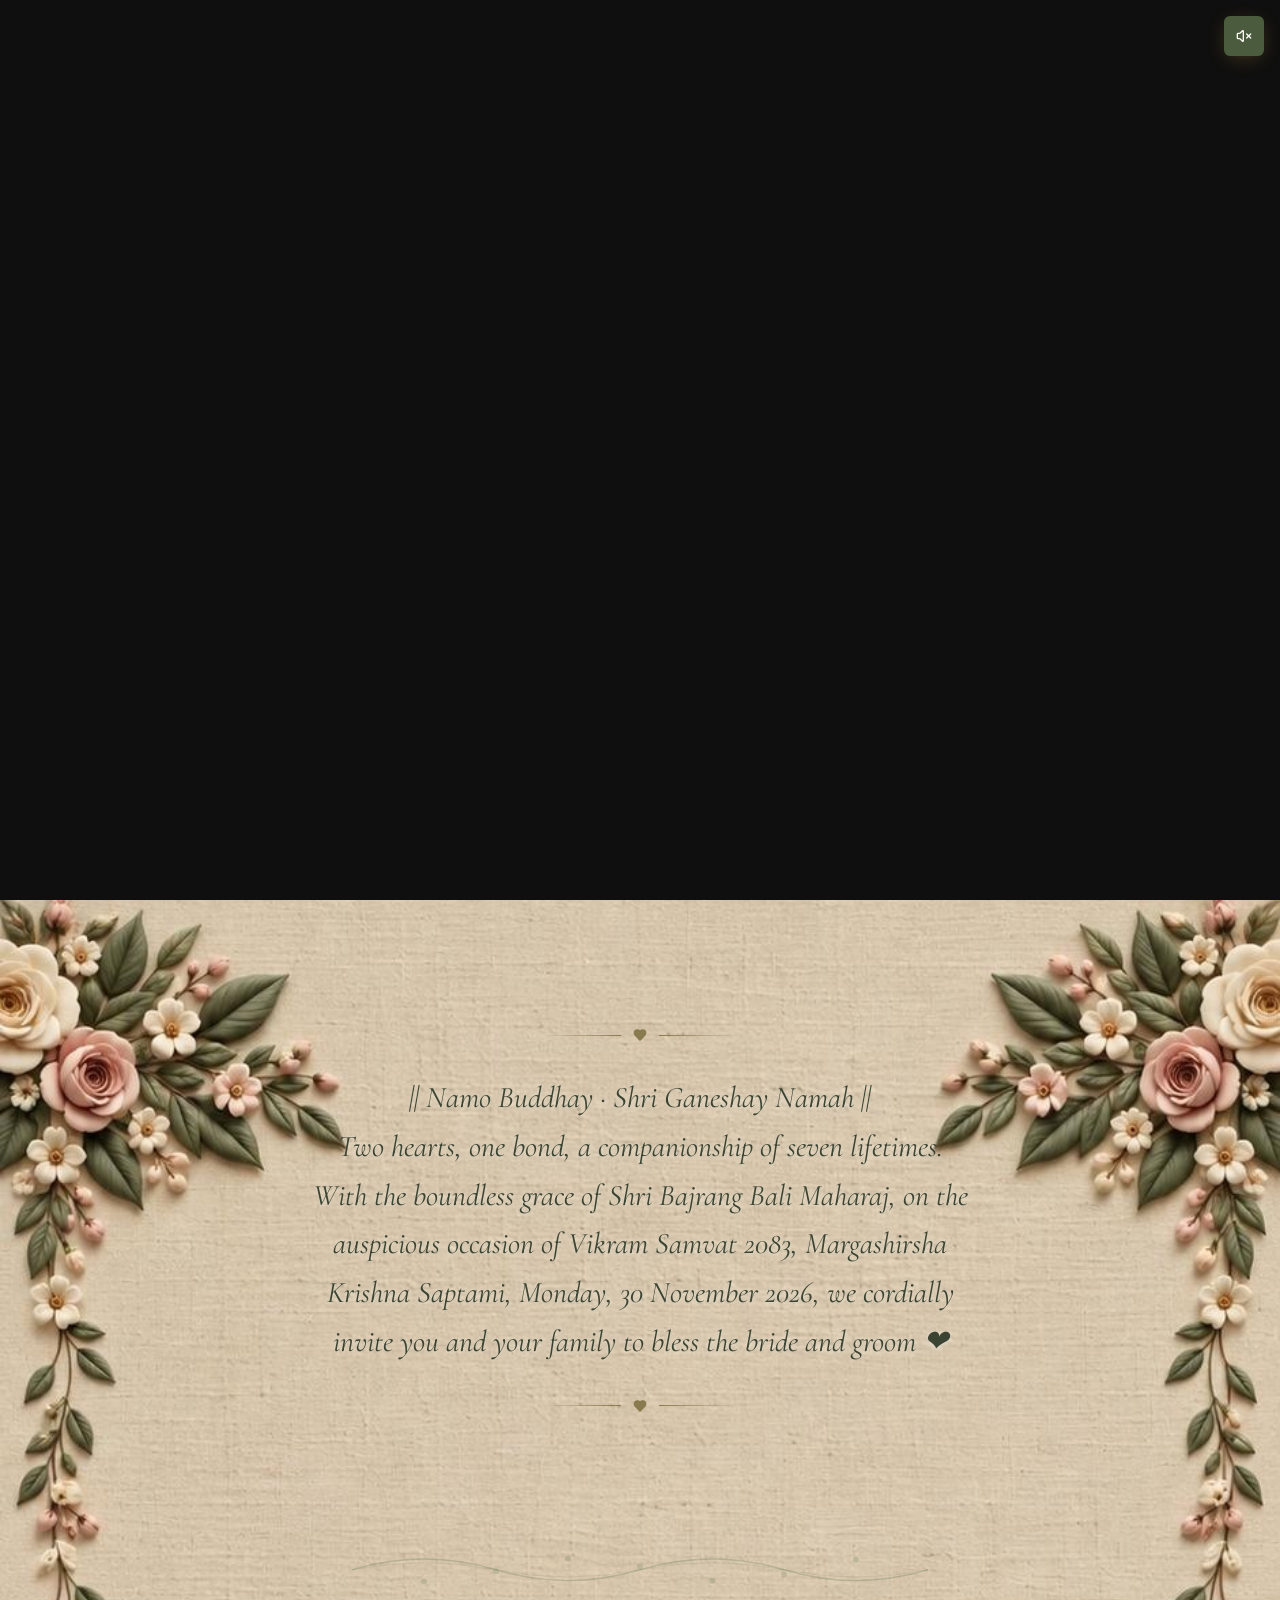
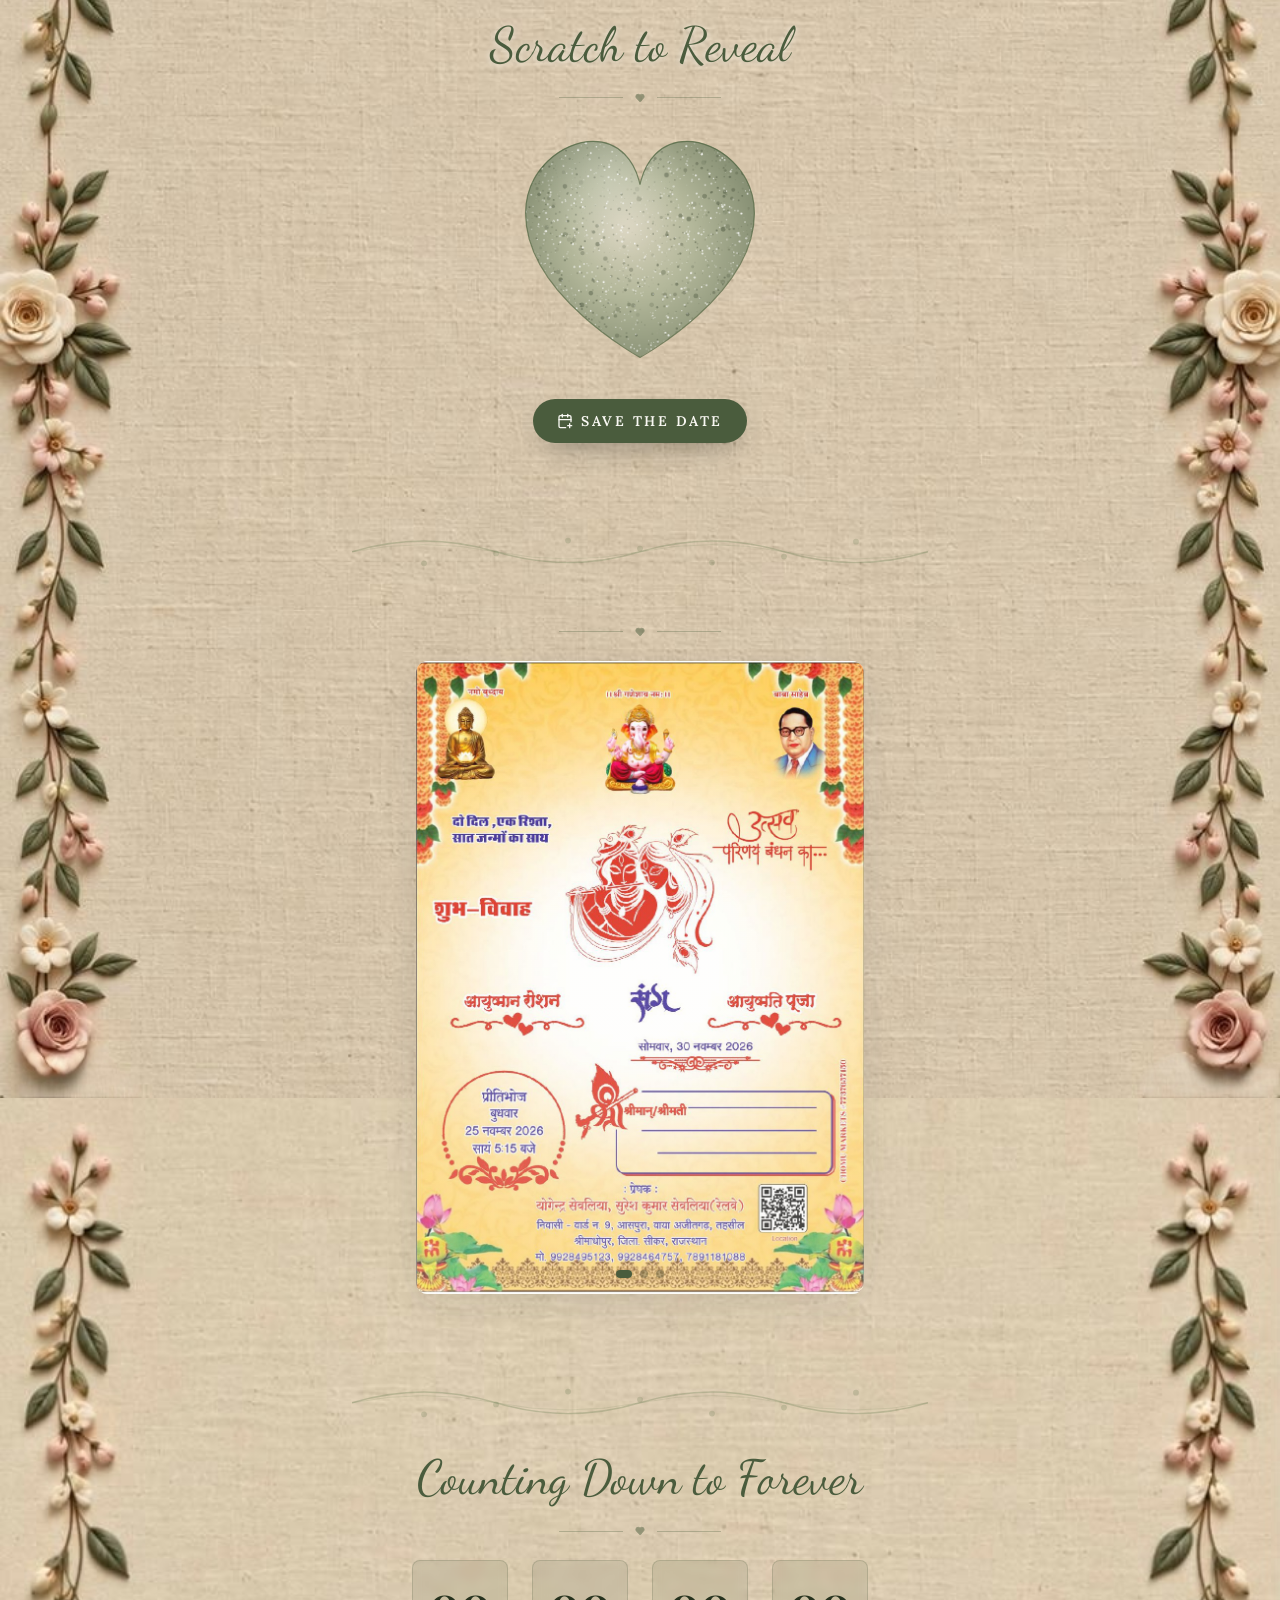
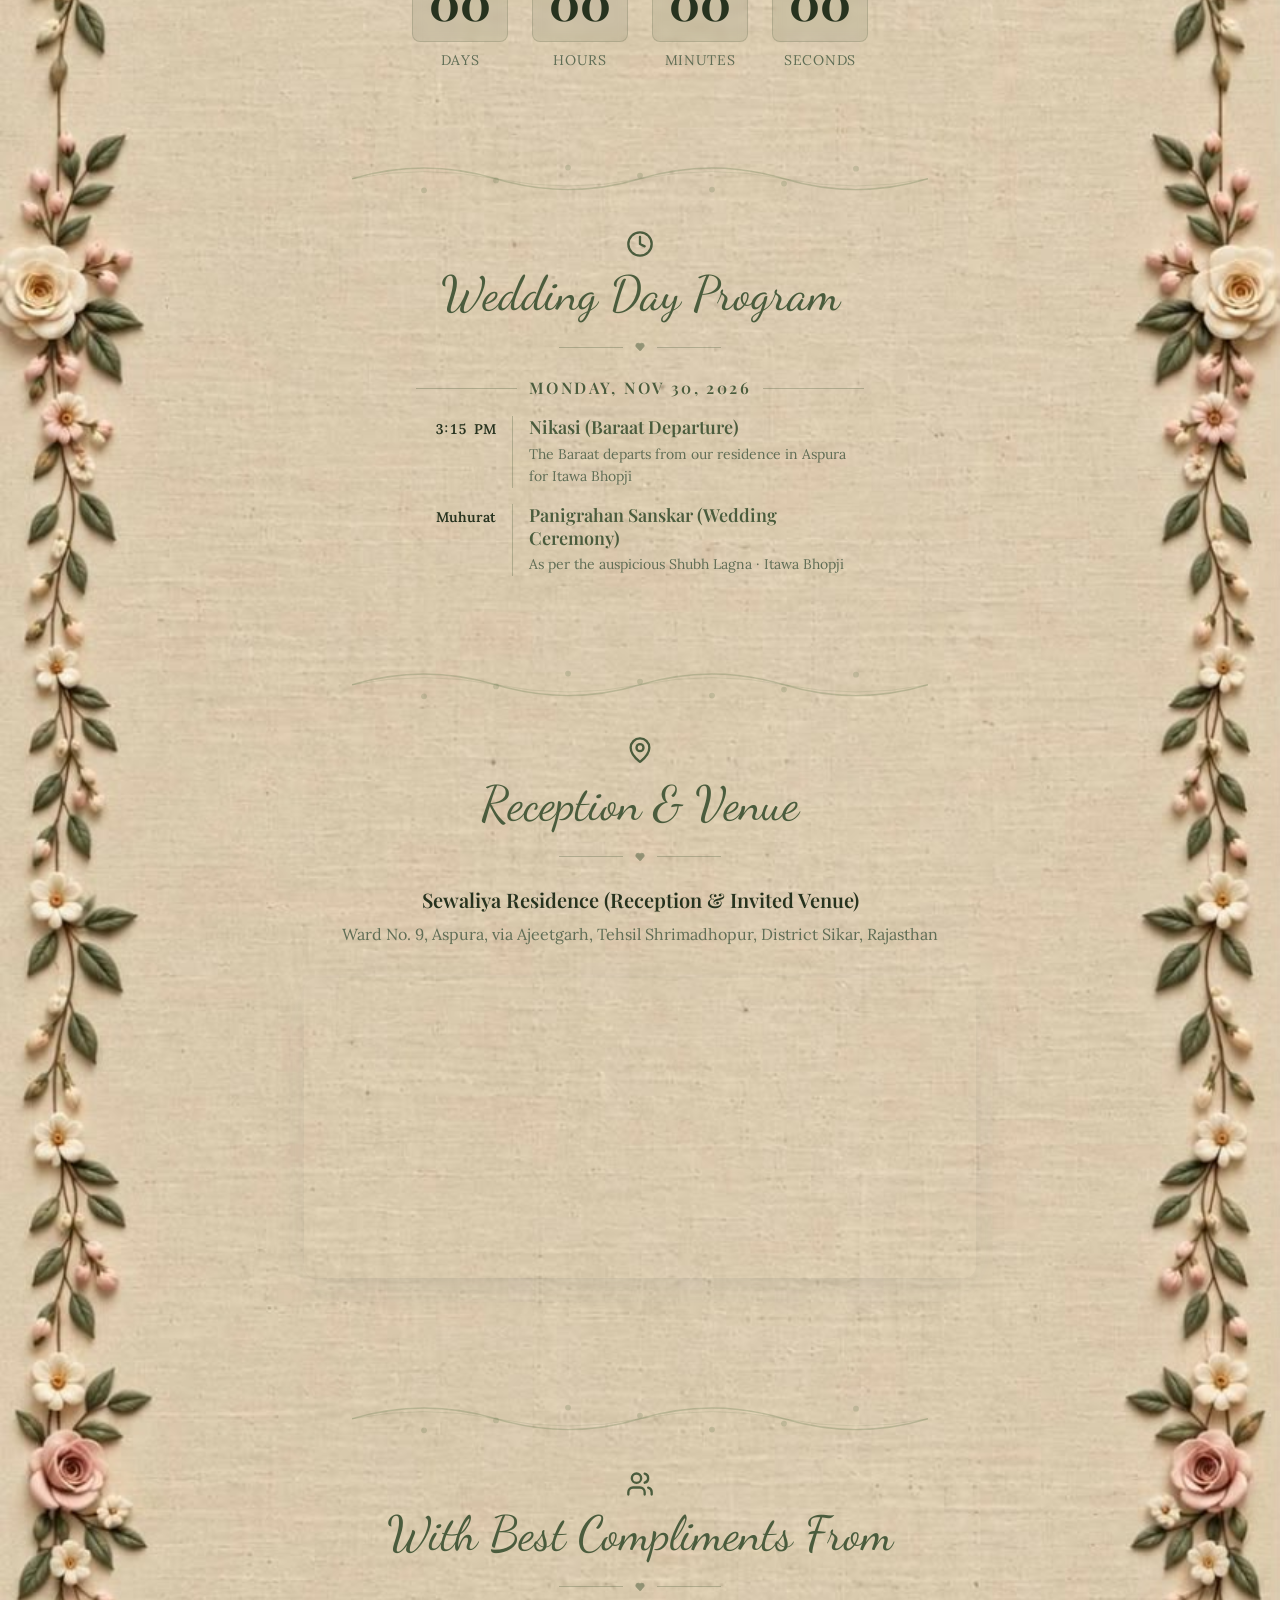
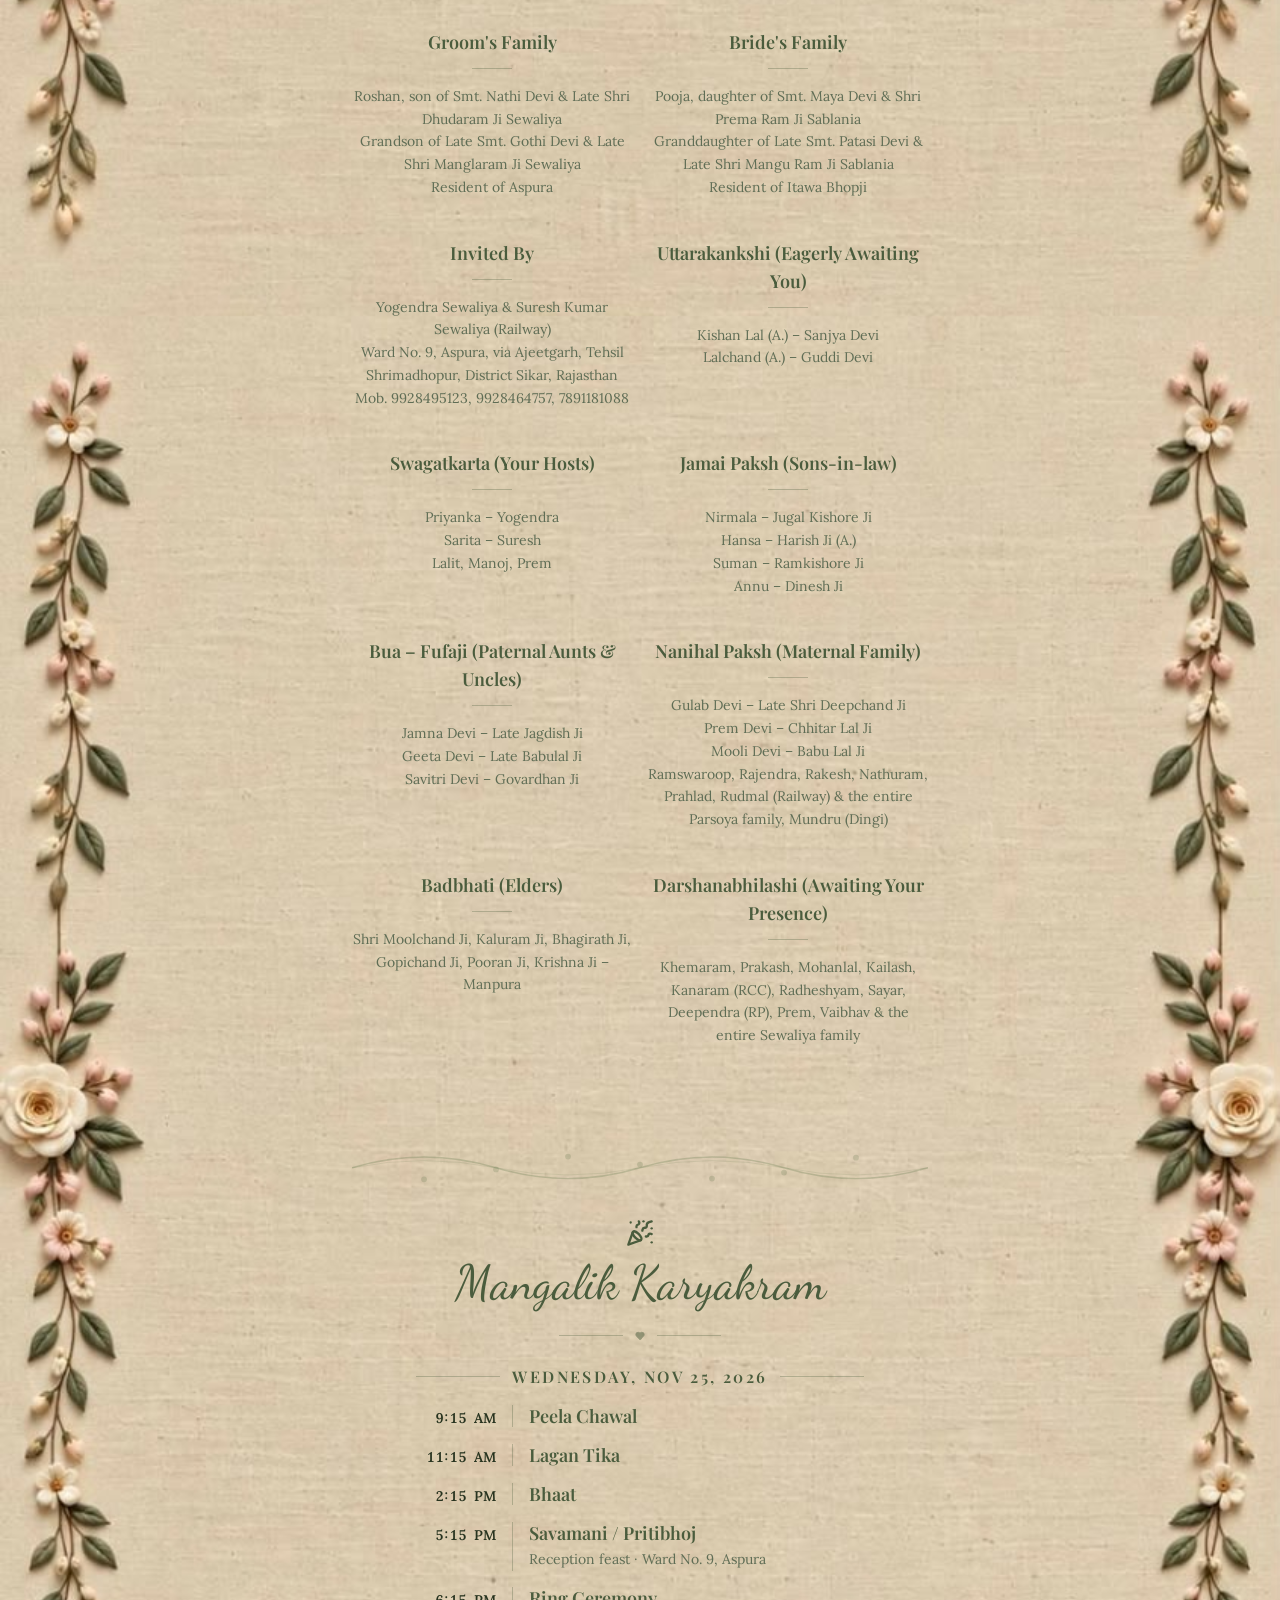
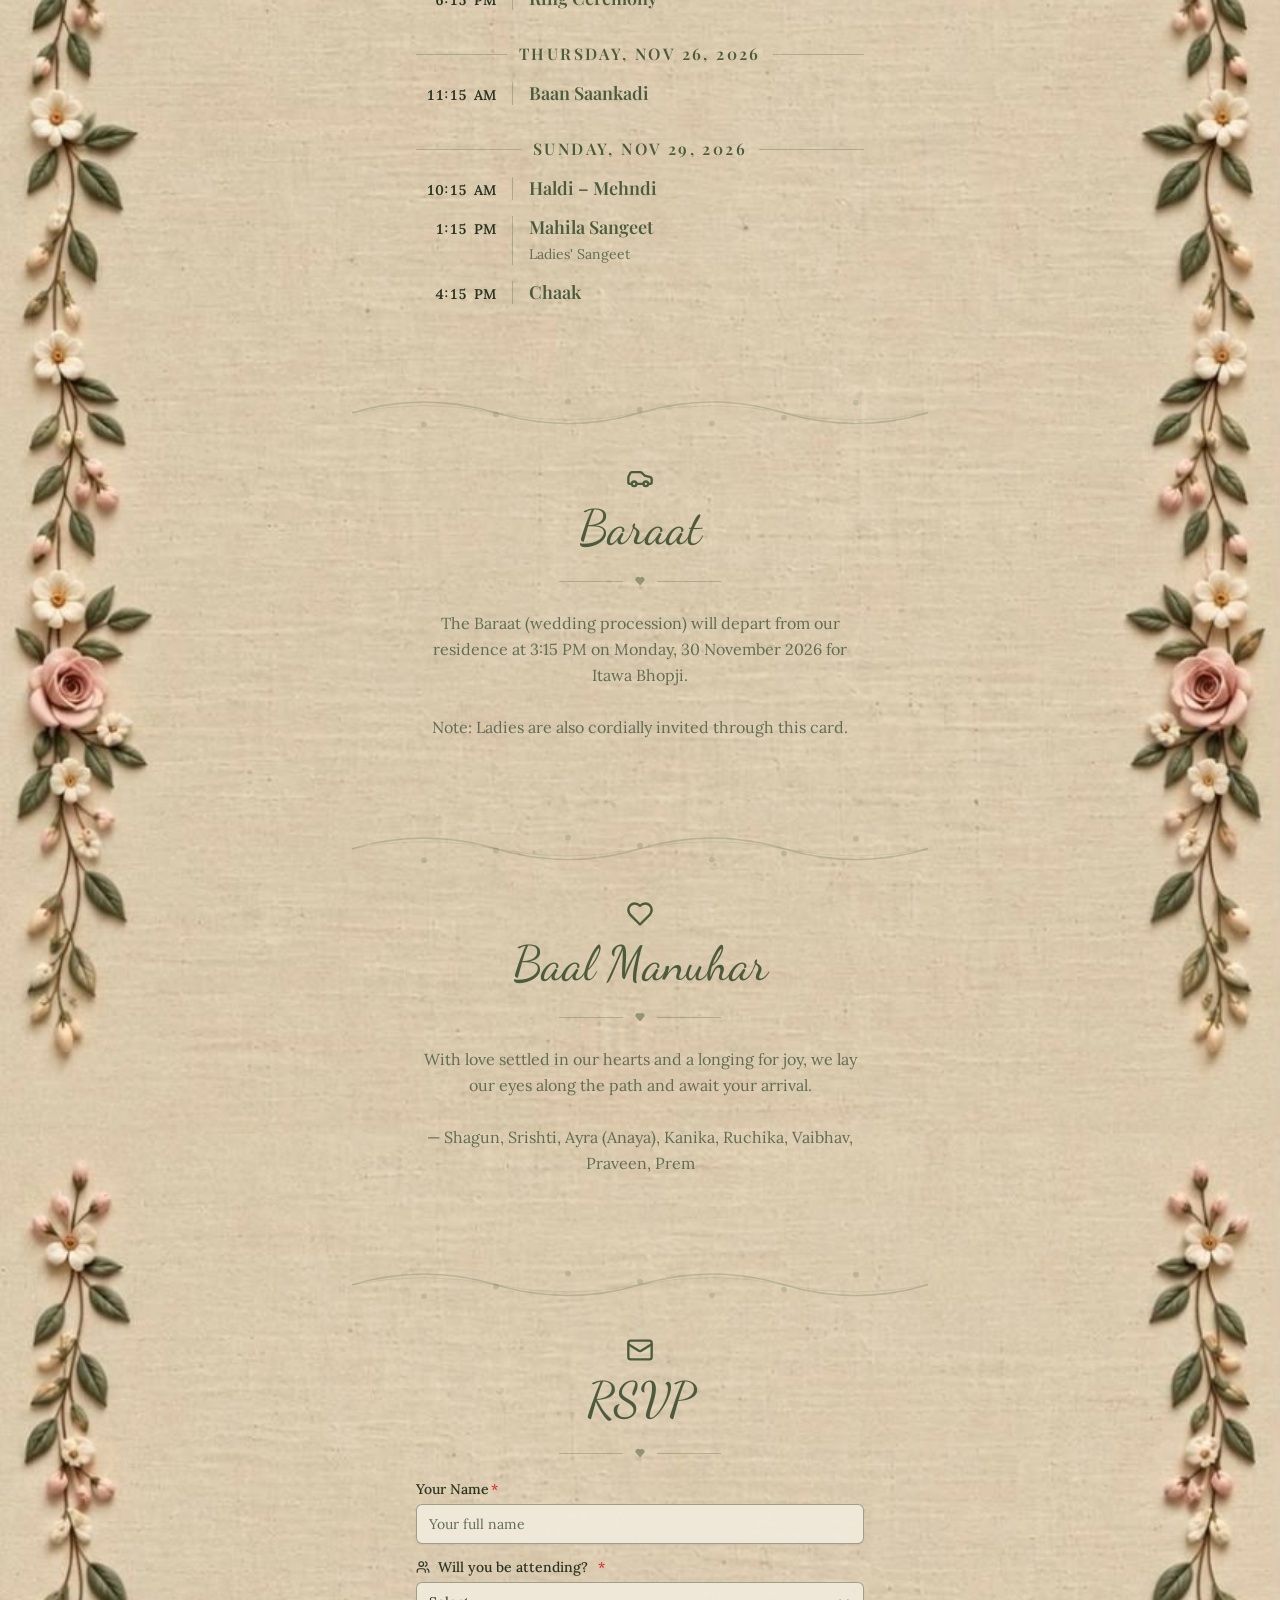
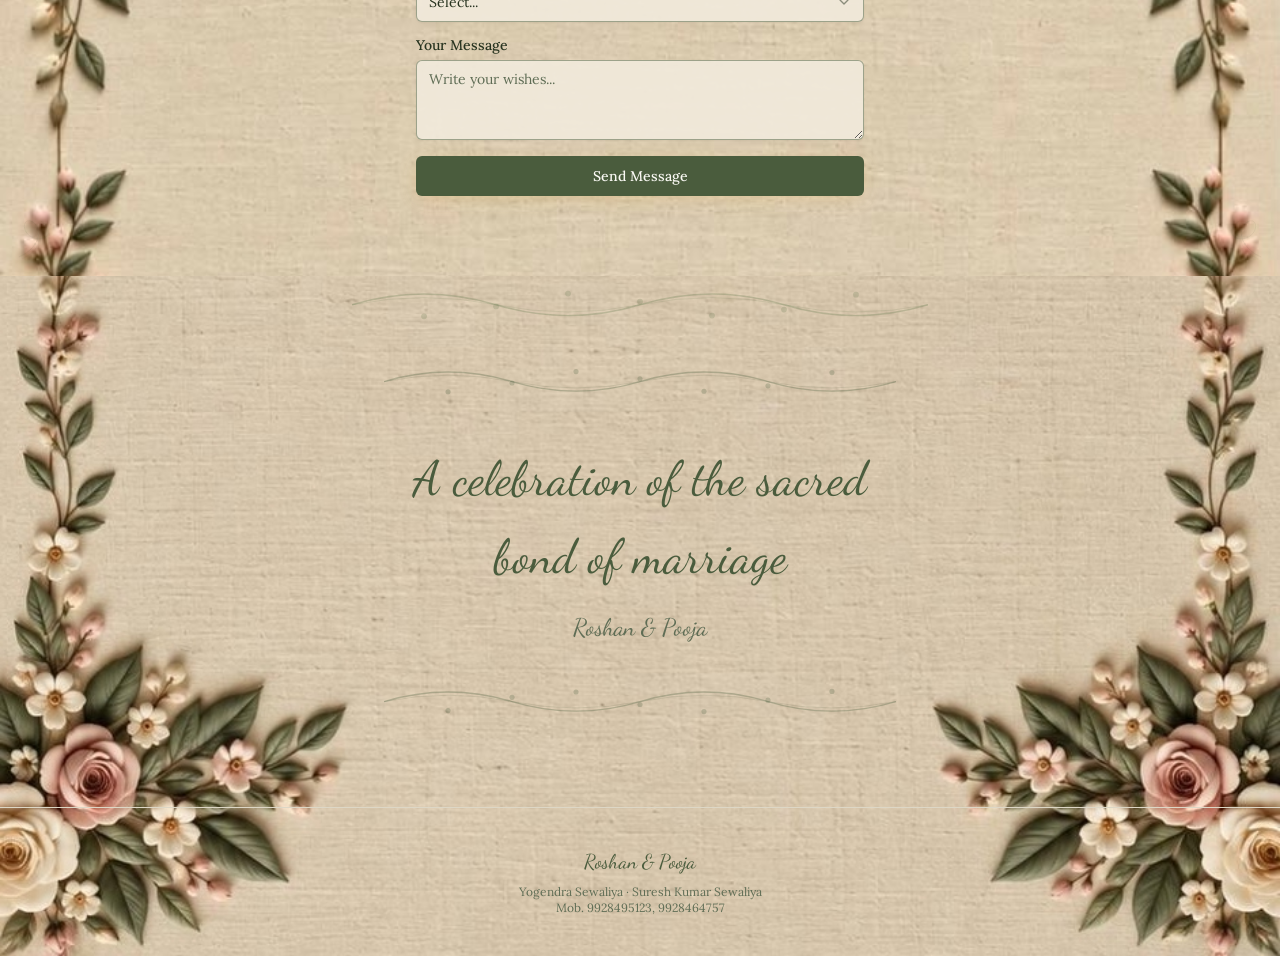
==== commit d629ac39: "Add link-preview metadata and share thumbnails Open Graph / Twitter tags pointing at the Netlify URL" ====
--- a/index.html
+++ b/index.html
@@ -3,7 +3,33 @@
 <head>
   <meta charset="utf-8">
   <meta name="viewport" content="width=device-width, initial-scale=1, viewport-fit=cover">
-  <title>Wedding Invitation</title>
+  <title>Roshan & Pooja - Wedding Invitation</title>
+  <meta name="description" content="You are cordially invited to the wedding of Roshan & Pooja on Monday, 30 November 2026. Tap to open the invitation.">
+
+  <!-- Link preview (WhatsApp, Facebook, Instagram, Telegram, iMessage) — keep the absolute site URL up to date -->
+  <link rel="canonical" href="https://pooja-roshan-invitation.netlify.app/">
+  <meta property="og:type" content="website">
+  <meta property="og:site_name" content="Roshan & Pooja Wedding">
+  <meta property="og:title" content="Roshan & Pooja - Wedding Invitation">
+  <meta property="og:description" content="You are cordially invited to the wedding of Roshan & Pooja on Monday, 30 November 2026. Tap to open the invitation.">
+  <meta property="og:url" content="https://pooja-roshan-invitation.netlify.app/">
+  <meta property="og:image" content="https://pooja-roshan-invitation.netlify.app/assets/og-image.jpg">
+  <meta property="og:image:secure_url" content="https://pooja-roshan-invitation.netlify.app/assets/og-image.jpg">
+  <meta property="og:image:type" content="image/jpeg">
+  <meta property="og:image:width" content="720">
+  <meta property="og:image:height" content="1280">
+  <meta property="og:image:alt" content="Tap to open - Roshan & Pooja wedding invitation">
+  <meta property="og:video" content="https://pooja-roshan-invitation.netlify.app/assets/intro.mp4">
+  <meta property="og:video:secure_url" content="https://pooja-roshan-invitation.netlify.app/assets/intro.mp4">
+  <meta property="og:video:type" content="video/mp4">
+  <meta property="og:video:width" content="720">
+  <meta property="og:video:height" content="1280">
+  <meta name="twitter:card" content="summary_large_image">
+  <meta name="twitter:title" content="Roshan & Pooja - Wedding Invitation">
+  <meta name="twitter:description" content="You are cordially invited to the wedding of Roshan & Pooja on Monday, 30 November 2026. Tap to open the invitation.">
+  <meta name="twitter:image" content="https://pooja-roshan-invitation.netlify.app/assets/og-image.jpg">
+  <meta name="theme-color" content="#6b7d55">
+  <link rel="icon" href="assets/og-square.jpg" type="image/jpeg">
   <link rel="preconnect" href="https://fonts.googleapis.com">
   <link rel="preconnect" href="https://fonts.gstatic.com" crossorigin>
   <link rel="stylesheet" href="https://fonts.googleapis.com/css2?family=Cormorant+Garamond:ital,wght@0,300;0,400;0,500;0,600;0,700;1,300;1,400;1,500;1,600;1,700&family=Dancing+Script:wght@400;500;600;700&family=Great+Vibes&family=Lora:ital,wght@0,400;0,500;0,600;0,700;1,400;1,500;1,600;1,700&family=Playfair+Display:ital,wght@0,400;0,500;0,600;0,700;0,800;0,900;1,400;1,500;1,600;1,700;1,800;1,900&display=swap">
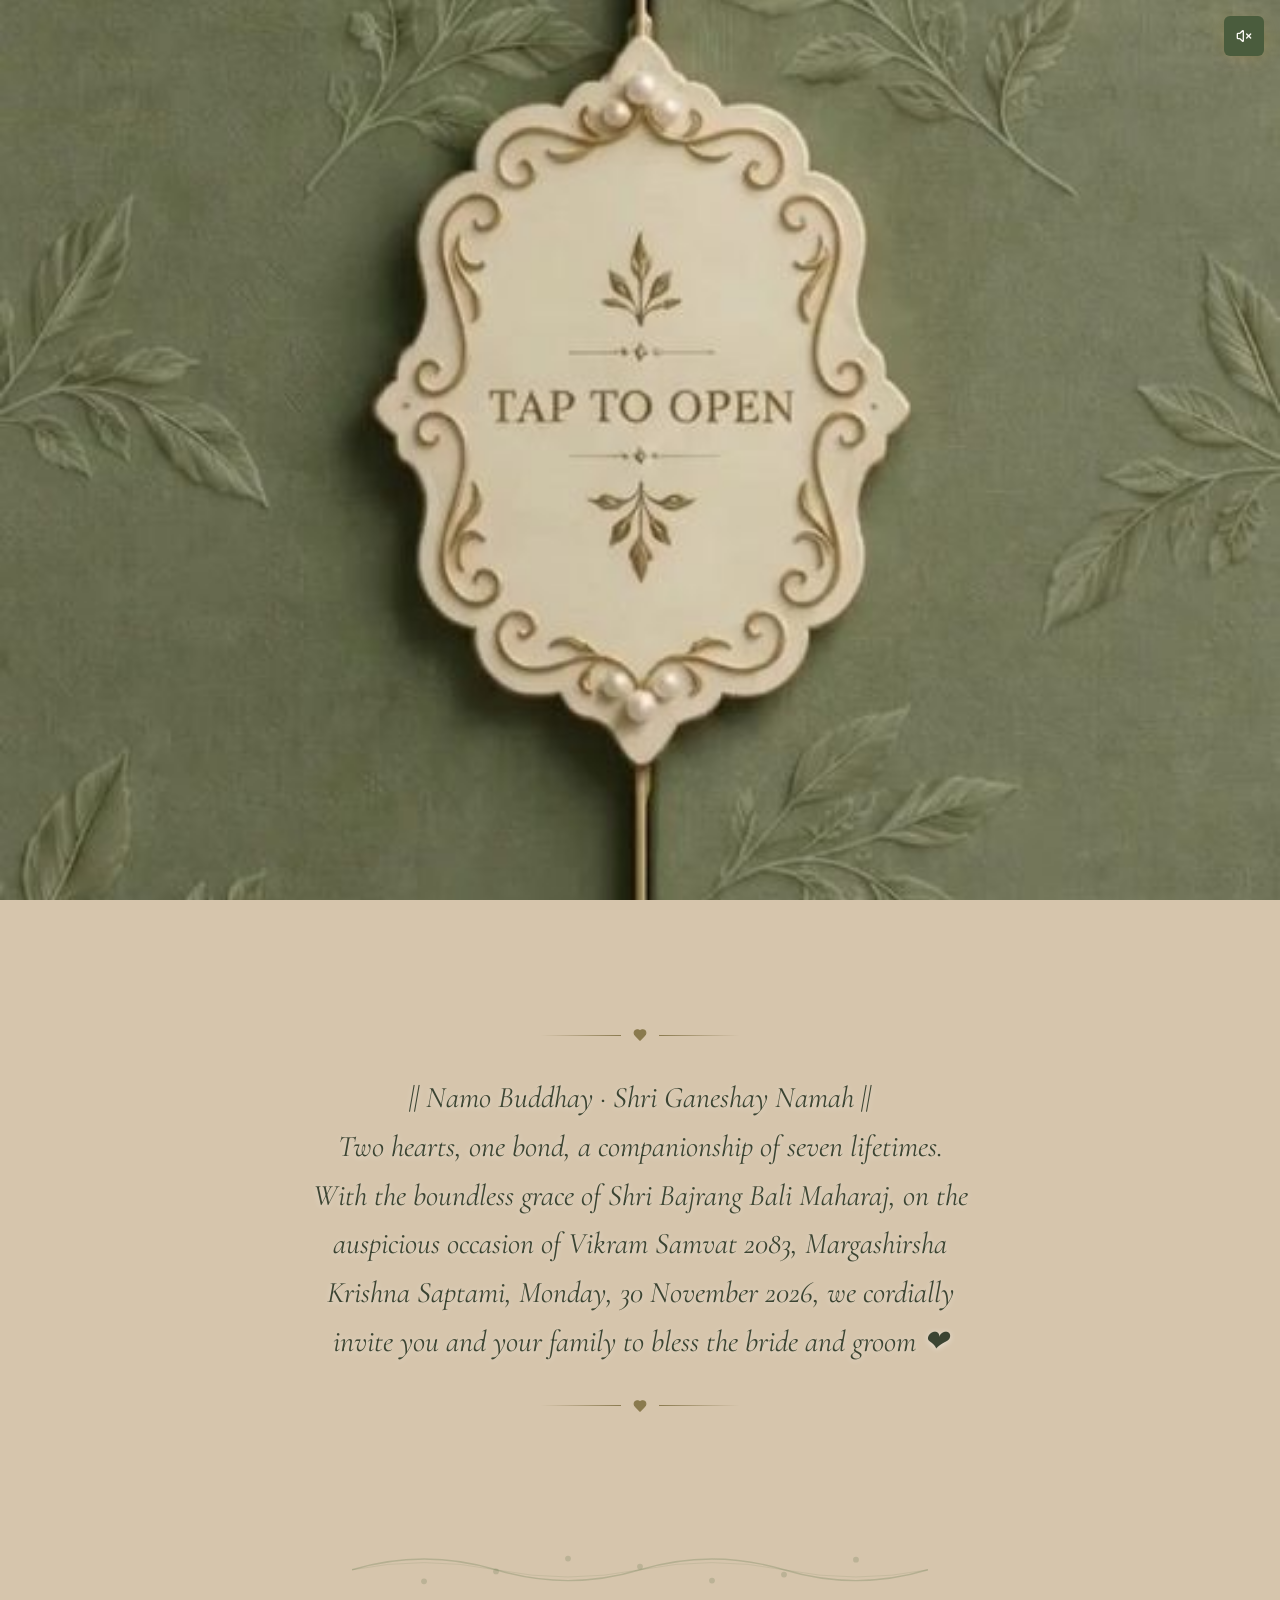
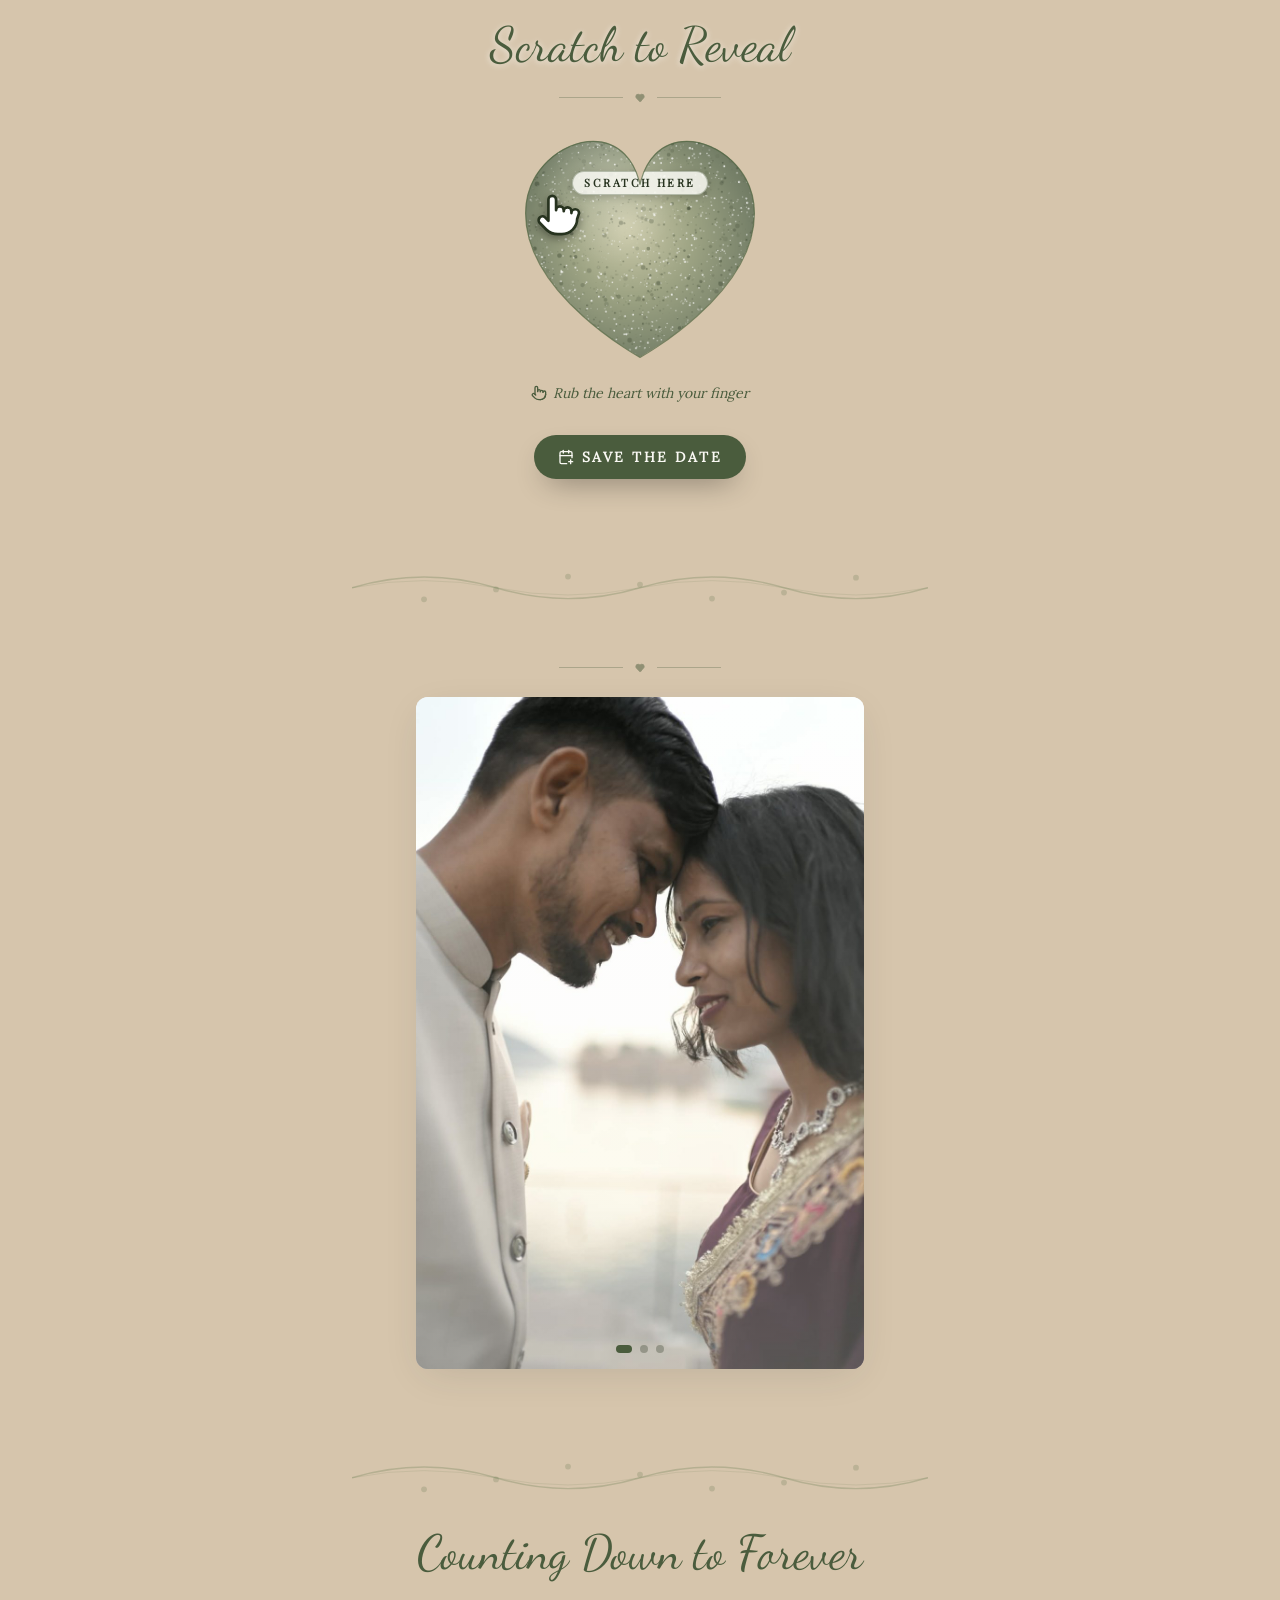
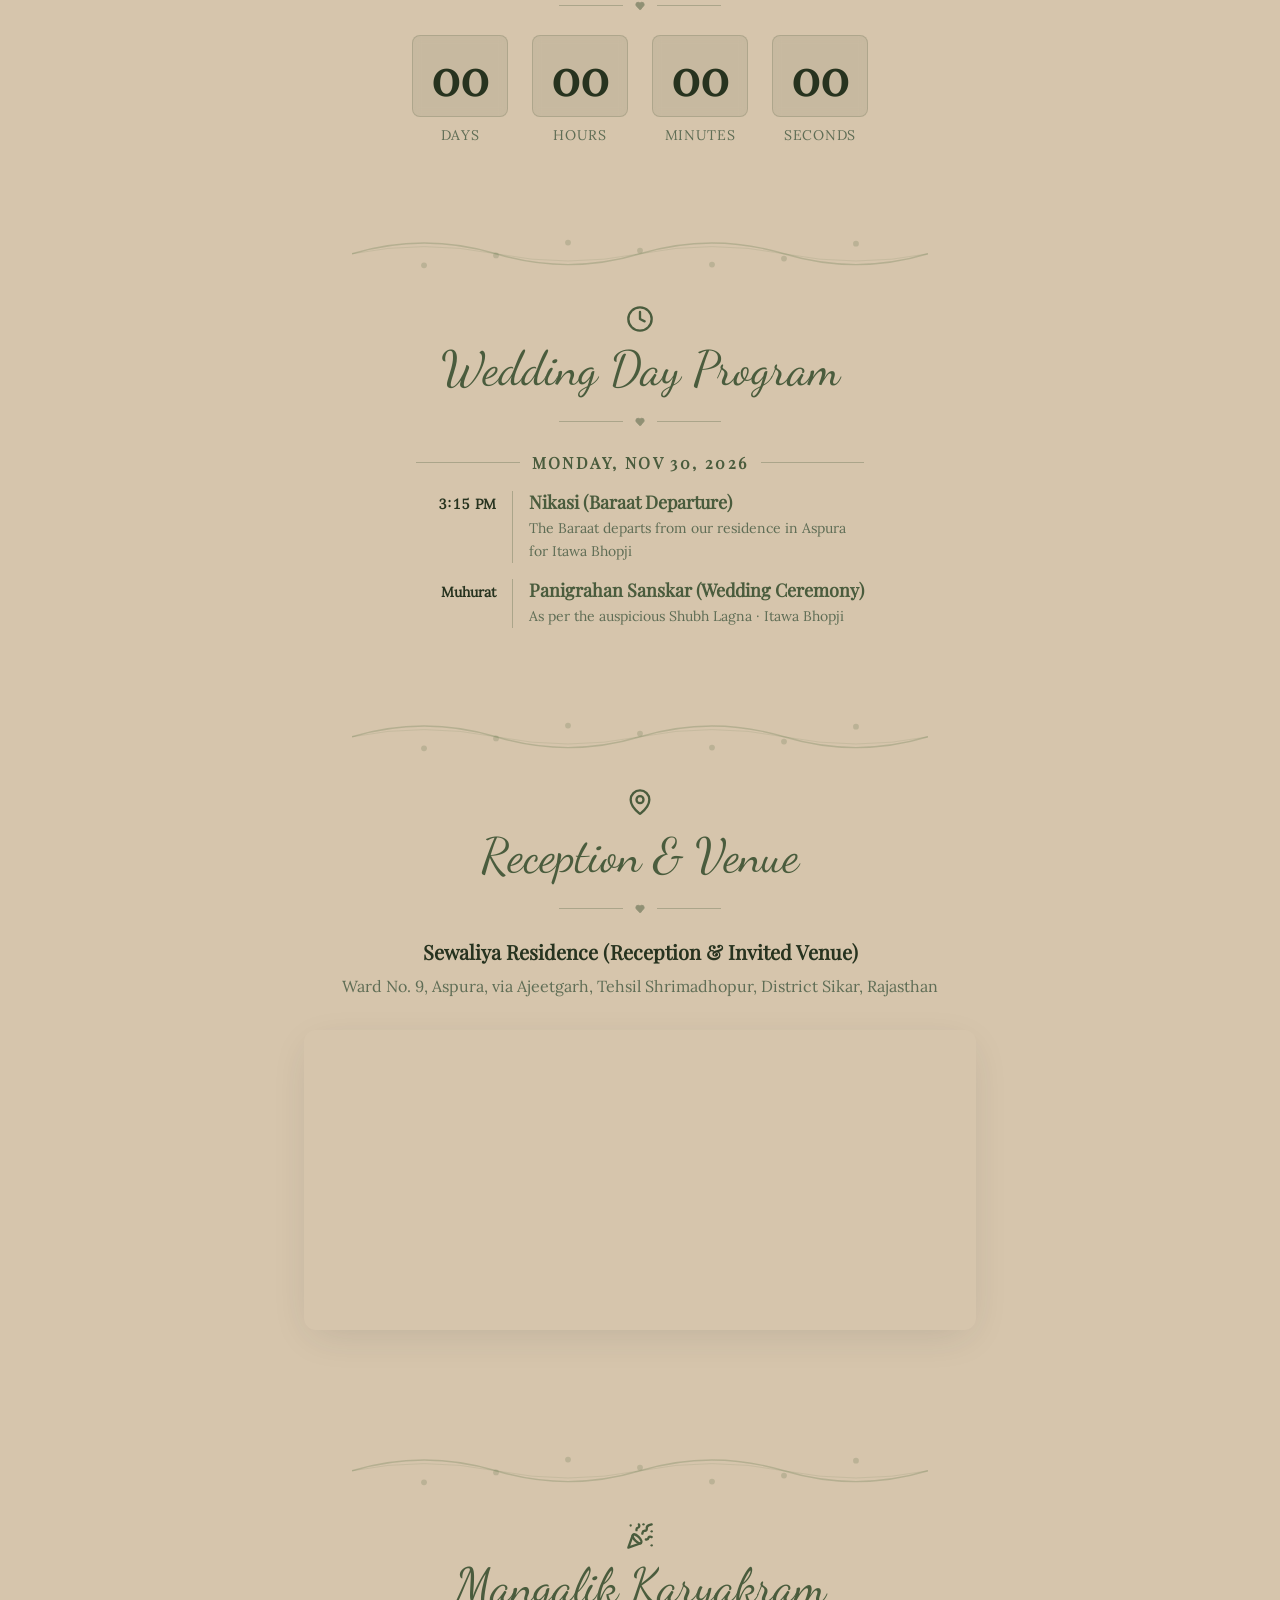
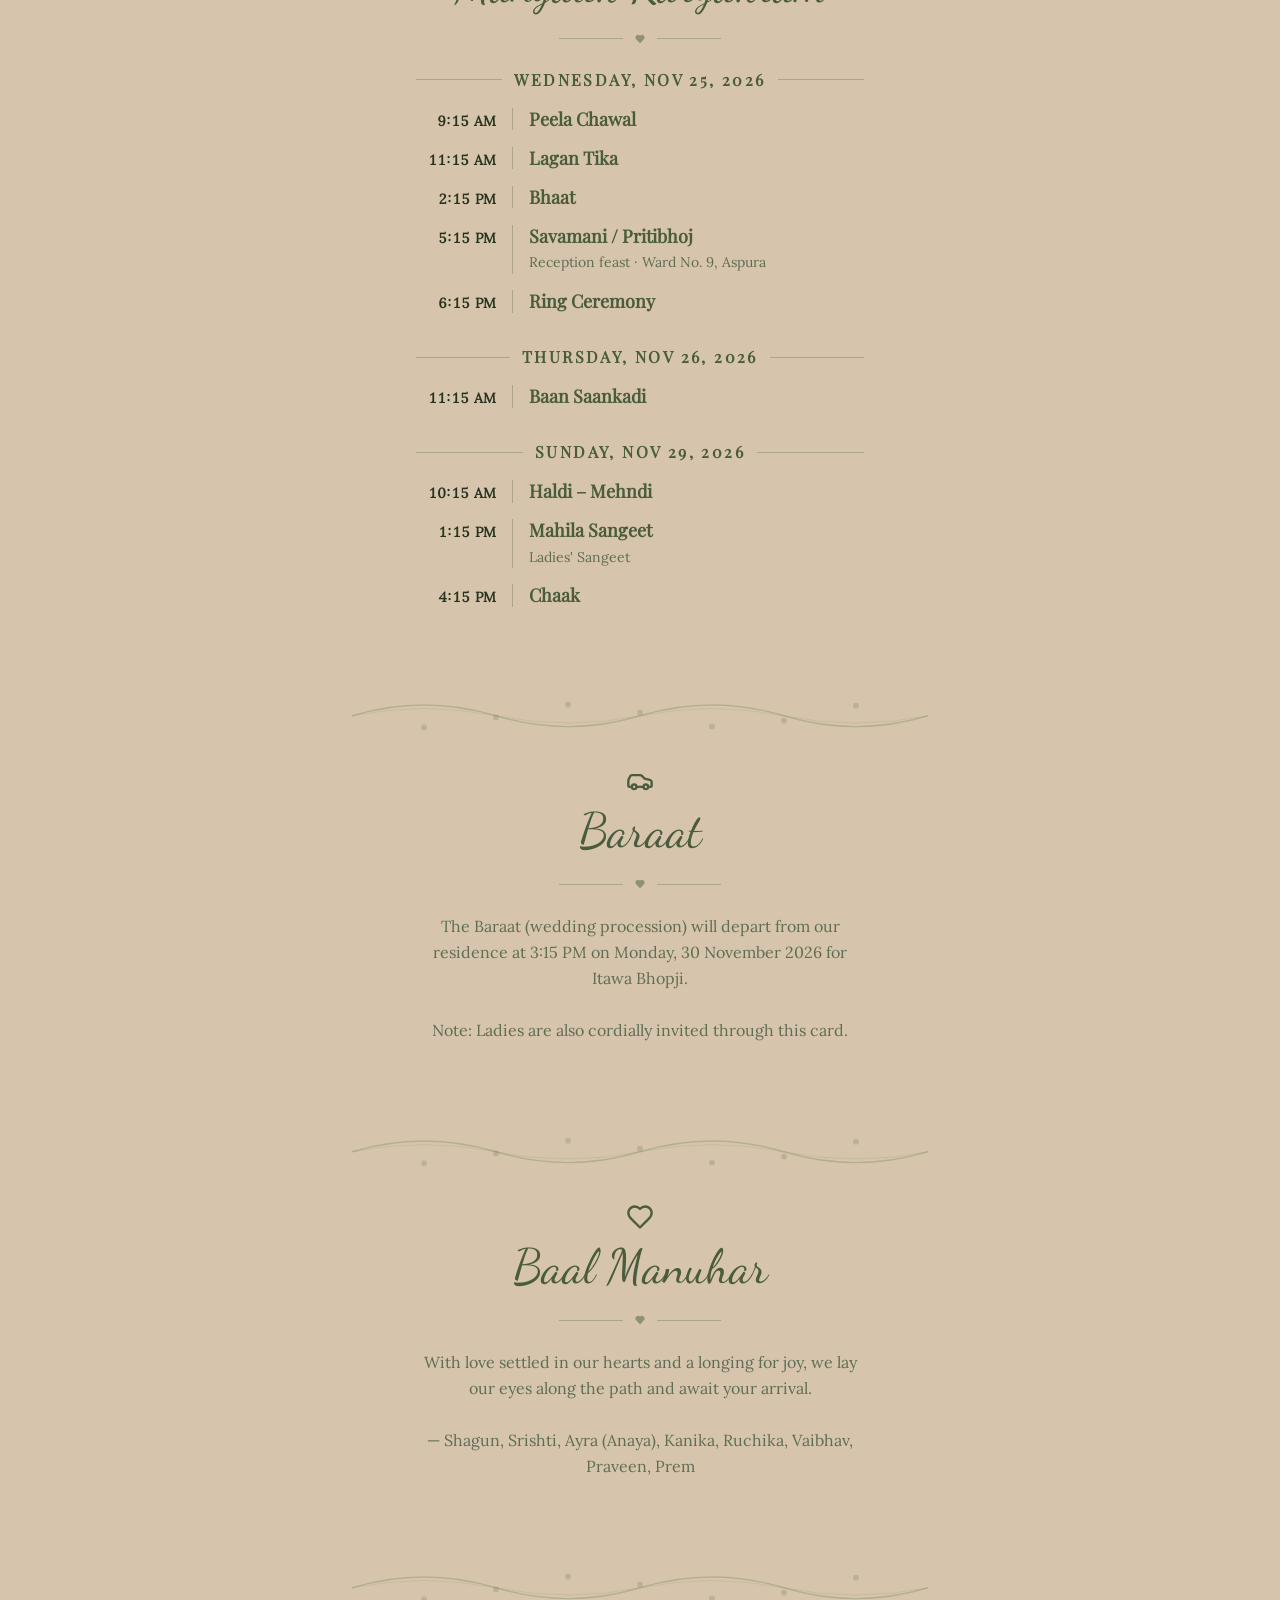
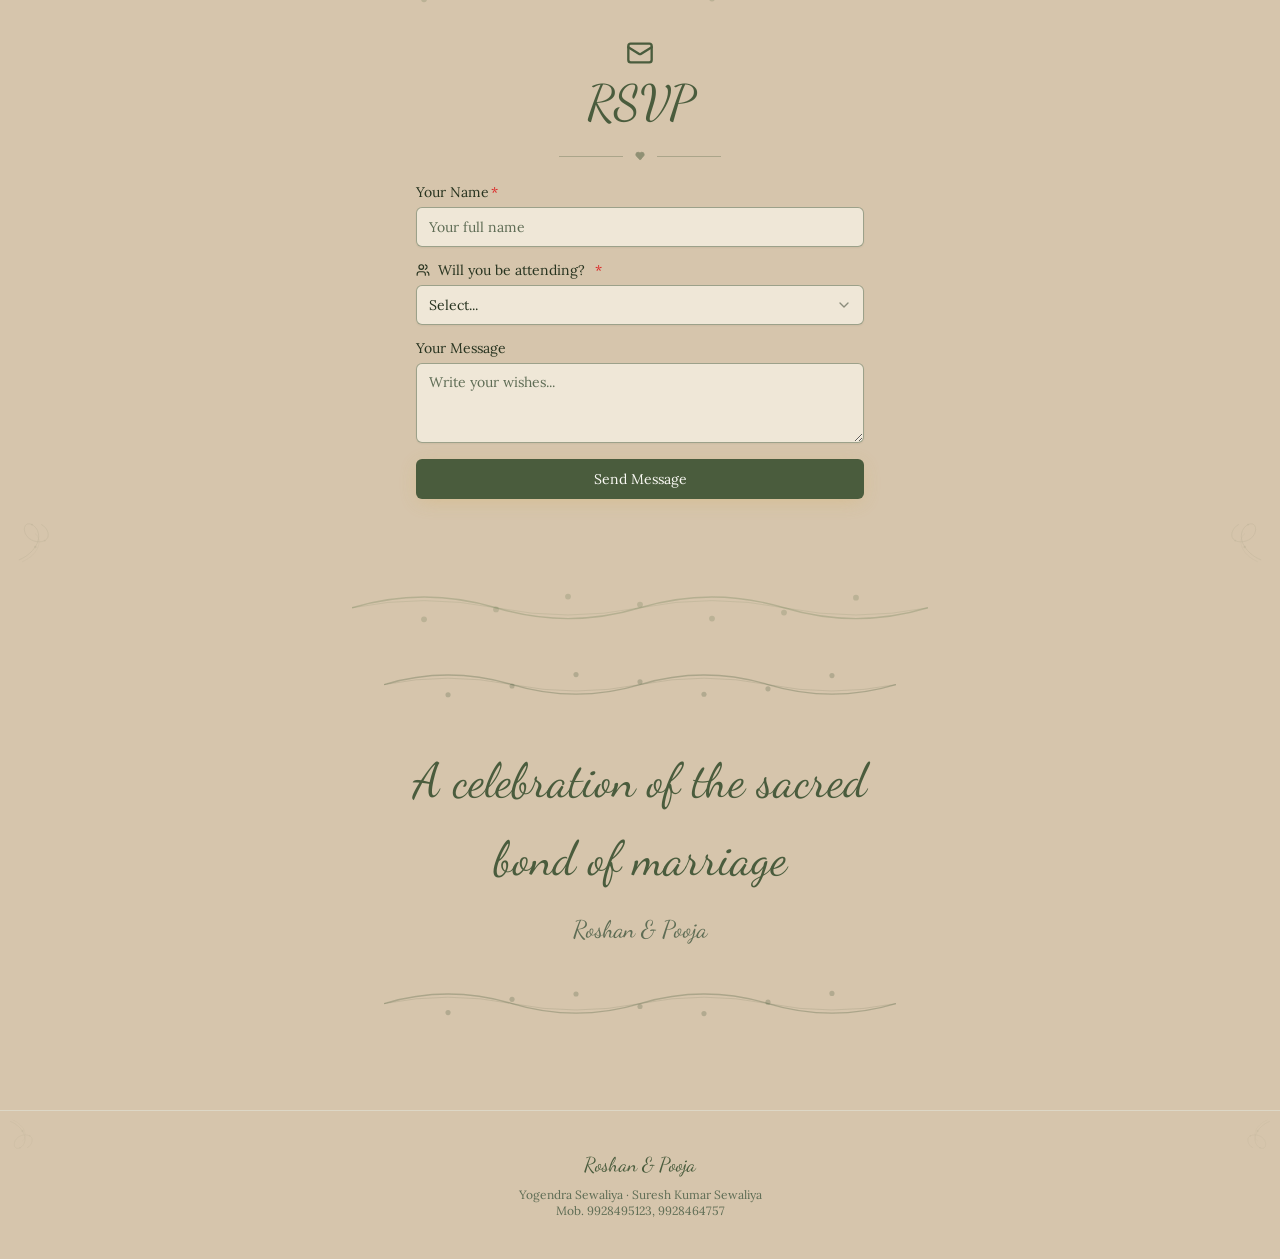
==== commit ad0f1330: "Couple photos, remove family lists, animated scratch hint, faster first load - Slideshow now shows t" ====
--- a/index.html
+++ b/index.html
@@ -30,9 +30,9 @@
   <meta name="twitter:image" content="https://pooja-roshan-invitation.netlify.app/assets/og-image.jpg">
   <meta name="theme-color" content="#6b7d55">
   <link rel="icon" href="assets/og-square.jpg" type="image/jpeg">
-  <link rel="preconnect" href="https://fonts.googleapis.com">
-  <link rel="preconnect" href="https://fonts.gstatic.com" crossorigin>
-  <link rel="stylesheet" href="https://fonts.googleapis.com/css2?family=Cormorant+Garamond:ital,wght@0,300;0,400;0,500;0,600;0,700;1,300;1,400;1,500;1,600;1,700&family=Dancing+Script:wght@400;500;600;700&family=Great+Vibes&family=Lora:ital,wght@0,400;0,500;0,600;0,700;1,400;1,500;1,600;1,700&family=Playfair+Display:ital,wght@0,400;0,500;0,600;0,700;0,800;0,900;1,400;1,500;1,600;1,700;1,800;1,900&display=swap">
+  <!-- fonts are self-hosted (assets/fonts) so the page does not wait on Google Fonts -->
+  <link rel="preload" href="assets/poster.jpg" as="image" fetchpriority="high">
+  <link rel="stylesheet" href="assets/fonts.css">
   <link rel="stylesheet" href="style.css">
 </head>
 <body class="is-closed">
@@ -53,6 +53,7 @@
     <symbol id="i-hotel" viewBox="0 0 24 24"><path d="M10 22v-6.57"/><path d="M12 11h.01"/><path d="M12 7h.01"/><path d="M14 15.43V22"/><path d="M15 16a5 5 0 0 0-6 0"/><path d="M16 11h.01"/><path d="M16 7h.01"/><path d="M8 11h.01"/><path d="M8 7h.01"/><rect x="4" y="2" width="16" height="20" rx="2"/></symbol>
     <symbol id="i-gift" viewBox="0 0 24 24"><rect x="3" y="8" width="18" height="4" rx="1"/><path d="M12 8v13"/><path d="M19 12v7a2 2 0 0 1-2 2H7a2 2 0 0 1-2-2v-7"/><path d="M7.5 8a2.5 2.5 0 0 1 0-5A4.8 8 0 0 1 12 8a4.8 8 0 0 1 4.5-5 2.5 2.5 0 0 1 0 5"/></symbol>
     <symbol id="i-mail" viewBox="0 0 24 24"><rect width="20" height="16" x="2" y="4" rx="2"/><path d="m22 7-8.97 5.7a1.94 1.94 0 0 1-2.06 0L2 7"/></symbol>
+    <symbol id="i-pointer" viewBox="0 0 24 24"><path d="M22 14a8 8 0 0 1-8 8"/><path d="M18 11v-1a2 2 0 0 0-2-2a2 2 0 0 0-2 2"/><path d="M14 10V9a2 2 0 0 0-2-2a2 2 0 0 0-2 2v1"/><path d="M10 9.5V4a2 2 0 0 0-2-2a2 2 0 0 0-2 2v10"/><path d="M18 11a2 2 0 1 1 4 0v3a8 8 0 0 1-8 8h-2c-2.8 0-4.5-.86-5.99-2.34l-3.6-3.6a2 2 0 0 1 2.83-2.82L7 15"/></symbol>
     <symbol id="i-users" viewBox="0 0 24 24"><path d="M16 21v-2a4 4 0 0 0-4-4H6a4 4 0 0 0-4 4v2"/><circle cx="9" cy="7" r="4"/><path d="M22 21v-2a4 4 0 0 0-3-3.87"/><path d="M16 3.13a4 4 0 0 1 0 7.75"/></symbol>
     <symbol id="i-flourish" viewBox="0 0 100 100"><path d="M5 5C5 5 20 10 30 25C40 40 35 55 25 60C15 65 10 55 15 45C20 35 35 30 45 35C55 40 50 55 40 60" stroke="currentColor" stroke-width="1" stroke-linecap="round" opacity="0.5" fill="none"/><path d="M10 2C10 2 25 8 32 20C39 32 36 42 30 46" stroke="currentColor" stroke-width="0.8" stroke-linecap="round" opacity="0.3" fill="none"/><circle cx="30" cy="25" r="2" fill="currentColor" opacity="0.4"/><circle cx="25" cy="60" r="1.5" fill="currentColor" opacity="0.3"/><circle cx="45" cy="35" r="1.5" fill="currentColor" opacity="0.3"/></symbol>
     <symbol id="i-wave" viewBox="0 0 400 40"><path d="M0 20 Q50 5 100 20 Q150 35 200 20 Q250 5 300 20 Q350 35 400 20" stroke="currentColor" stroke-width="1" opacity="0.3" fill="none"/><path d="M0 20 Q50 10 100 20 Q150 30 200 20 Q250 10 300 20 Q350 30 400 20" stroke="currentColor" stroke-width="0.5" opacity="0.2" fill="none"/><circle cx="50" cy="27.98" r="2" fill="currentColor" opacity="0.25"/><circle cx="100" cy="21.13" r="2" fill="currentColor" opacity="0.25"/><circle cx="150" cy="12.18" r="2" fill="currentColor" opacity="0.25"/><circle cx="200" cy="17.76" r="2" fill="currentColor" opacity="0.25"/><circle cx="250" cy="27.5" r="2" fill="currentColor" opacity="0.25"/><circle cx="300" cy="23.3" r="2" fill="currentColor" opacity="0.25"/><circle cx="350" cy="12.96" r="2" fill="currentColor" opacity="0.25"/></symbol>
@@ -61,7 +62,7 @@
 </svg>
 
 <div class="invite">
-  <audio id="music" loop preload="auto"></audio>
+  <audio id="music" loop preload="none"></audio>
   <div class="sparkle-bg" aria-hidden="true"></div>
 
   <!-- mute / unmute -->
@@ -73,7 +74,7 @@
 
   <!-- ================= HERO ================= -->
   <section class="hero" id="hero">
-    <video id="introVideo" class="hero-video" playsinline preload="auto" muted disablepictureinpicture controlslist="nodownload noplaybackrate noremoteplayback nofullscreen"></video>
+    <video id="introVideo" class="hero-video" playsinline preload="auto" muted fetchpriority="high" disablepictureinpicture controlslist="nodownload noplaybackrate noremoteplayback nofullscreen"></video>
 
     <div class="hero-content" id="heroContent">
       <div class="hero-heart anim"><svg class="ico-fill" width="26" height="26"><use href="#i-heart"/></svg></div>
@@ -135,9 +136,19 @@
               <canvas id="scratchCanvas" class="scratch" width="325" height="300"></canvas>
               <div class="heart-vignette" aria-hidden="true"></div>
               <div class="heart-gloss" aria-hidden="true"></div>
+              <!-- animated "scratch here" hint: shine sweep, label, finger + scratch trail (hidden on first touch) -->
+              <div class="heart-shine" aria-hidden="true"></div>
+              <div class="scratch-hint" aria-hidden="true">
+                <span class="hint-label" data-bind="headings.scratchLabel"></span>
+                <div class="hint-stage">
+                  <svg class="hint-trail" viewBox="0 0 200 90" preserveAspectRatio="none"><path d="M22 30 C 50 10, 70 60, 100 44 S 150 18, 178 52"/></svg>
+                  <svg class="hint-hand" viewBox="0 0 24 24"><path d="M22 14a8 8 0 0 1-8 8h-2c-2.8 0-4.5-.86-5.99-2.34l-3.6-3.6a2 2 0 0 1 2.83-2.82L7 15V4a2 2 0 0 1 4 0v5.5a2 2 0 0 1 4 0V10a2 2 0 0 1 4 0v1a2 2 0 1 1 4 0z"/></svg>
+                </div>
+              </div>
             </div>
             <svg class="heart-outline" viewBox="0 0 100 100" preserveAspectRatio="none" aria-hidden="true"><path d="M50,96 C50,96 6,70 6,36 C6,18 20,6 32,6 C42,6 48,14 50,24 C52,14 58,6 68,6 C80,6 94,18 94,36 C94,70 50,96 50,96 Z" fill="none" stroke="hsl(95, 22%, 32%)" stroke-width="1.2" vector-effect="non-scaling-stroke" opacity="0.7"/></svg>
           </div>
+          <p class="scratch-cta" id="scratchCta"><svg class="ico" width="16" height="16"><use href="#i-pointer"/></svg><span data-bind="headings.scratchHint"></span></p>
         </div>
         <div class="std-wrap">
           <button type="button" class="std-btn" id="saveDateBtn" aria-expanded="false">
--- a/assets/fonts.css
+++ b/assets/fonts.css
@@ -0,0 +1,8 @@
+/* Self-hosted Google Fonts (OFL), latin subset, variable weights */
+@font-face { font-family: 'Cormorant Garamond'; font-style: italic; font-weight: 400; font-display: swap; src: url(fonts/cormorant-garamond-italic.woff2) format('woff2'); unicode-range: U+0000-00FF, U+0131, U+0152-0153, U+02BB-02BC, U+02C6, U+02DA, U+02DC, U+0304, U+0308, U+0329, U+2000-206F, U+20AC, U+2122, U+2191, U+2193, U+2212, U+2215, U+FEFF, U+FFFD; }
+@font-face { font-family: 'Cormorant Garamond'; font-style: normal; font-weight: 400; font-display: swap; src: url(fonts/cormorant-garamond-normal.woff2) format('woff2'); unicode-range: U+0000-00FF, U+0131, U+0152-0153, U+02BB-02BC, U+02C6, U+02DA, U+02DC, U+0304, U+0308, U+0329, U+2000-206F, U+20AC, U+2122, U+2191, U+2193, U+2212, U+2215, U+FEFF, U+FFFD; }
+@font-face { font-family: 'Dancing Script'; font-style: normal; font-weight: 400 700; font-display: swap; src: url(fonts/dancing-script-normal.woff2) format('woff2'); unicode-range: U+0000-00FF, U+0131, U+0152-0153, U+02BB-02BC, U+02C6, U+02DA, U+02DC, U+0304, U+0308, U+0329, U+2000-206F, U+20AC, U+2122, U+2191, U+2193, U+2212, U+2215, U+FEFF, U+FFFD; }
+@font-face { font-family: 'Great Vibes'; font-style: normal; font-weight: 400; font-display: swap; src: url(fonts/great-vibes-normal.woff2) format('woff2'); unicode-range: U+0000-00FF, U+0131, U+0152-0153, U+02BB-02BC, U+02C6, U+02DA, U+02DC, U+0304, U+0308, U+0329, U+2000-206F, U+20AC, U+2122, U+2191, U+2193, U+2212, U+2215, U+FEFF, U+FFFD; }
+@font-face { font-family: 'Lora'; font-style: normal; font-weight: 400; font-display: swap; src: url(fonts/lora-normal.woff2) format('woff2'); unicode-range: U+0000-00FF, U+0131, U+0152-0153, U+02BB-02BC, U+02C6, U+02DA, U+02DC, U+0304, U+0308, U+0329, U+2000-206F, U+20AC, U+2122, U+2191, U+2193, U+2212, U+2215, U+FEFF, U+FFFD; }
+@font-face { font-family: 'Playfair Display'; font-style: italic; font-weight: 400; font-display: swap; src: url(fonts/playfair-display-italic.woff2) format('woff2'); unicode-range: U+0000-00FF, U+0131, U+0152-0153, U+02BB-02BC, U+02C6, U+02DA, U+02DC, U+0304, U+0308, U+0329, U+2000-206F, U+20AC, U+2122, U+2191, U+2193, U+2212, U+2215, U+FEFF, U+FFFD; }
+@font-face { font-family: 'Playfair Display'; font-style: normal; font-weight: 400; font-display: swap; src: url(fonts/playfair-display-normal.woff2) format('woff2'); unicode-range: U+0000-00FF, U+0131, U+0152-0153, U+02BB-02BC, U+02C6, U+02DA, U+02DC, U+0304, U+0308, U+0329, U+2000-206F, U+20AC, U+2122, U+2191, U+2193, U+2212, U+2215, U+FEFF, U+FFFD; }
--- a/style.css
+++ b/style.css
@@ -169,7 +169,8 @@
 
 /* scratch heart */
 .scratch-title { margin-bottom: 12px; color: rgb(74,92,61); text-shadow: rgba(250,249,244,.8) 0 1px 6px; }
-.heart-box { position: relative; margin: 0 auto; aspect-ratio: 13 / 12; width: 100%; max-width: 220px; }
+.heart-box { position: relative; margin: 0 auto; aspect-ratio: 13 / 12; width: 100%; max-width: 250px; animation: heart-breathe 2.4s ease-in-out infinite; user-select: none; -webkit-user-select: none; -webkit-touch-callout: none; }
+.heart-box.scratching, .heart-box.done { animation: none; }
 .heart-shadow { position: absolute; inset: 0; pointer-events: none; clip-path: url(#royal-heart-clip); background: transparent; filter: drop-shadow(rgba(60,70,50,.3) 0 10px 18px); }
 .heart-clip { position: absolute; inset: 0; overflow: hidden; clip-path: url(#royal-heart-clip); }
 .heart-face {
@@ -193,6 +194,35 @@
 .heart-gloss { position: absolute; inset: 0; pointer-events: none; background: radial-gradient(at 38% 22%, rgba(255,255,255,.22) 0%, rgba(255,255,255,0) 32%); }
 .heart-outline { position: absolute; inset: 0; width: 100%; height: 100%; pointer-events: none; }
 
+/* scratch hint: glow pulse, shine sweep, label, finger with scratch trail, caption under the heart */
+@keyframes heart-breathe { 0%, 100% { transform: scale(1); filter: drop-shadow(0 0 0 rgba(201,169,110,0)); } 50% { transform: scale(1.04); filter: drop-shadow(0 0 14px rgba(201,169,110,.75)); } }
+.heart-shine { position: absolute; inset: 0; pointer-events: none; overflow: hidden; }
+.heart-shine::after { content: ""; position: absolute; top: -20%; bottom: -20%; left: -60%; width: 45%; transform: skewX(-20deg); background: linear-gradient(90deg, rgba(255,255,255,0) 0%, rgba(255,255,255,.45) 50%, rgba(255,255,255,0) 100%); animation: shine-sweep 2.4s ease-in-out infinite; }
+@keyframes shine-sweep { 0% { left: -60%; } 55%, 100% { left: 130%; } }
+.scratch-hint { position: absolute; inset: 0; display: flex; flex-direction: column; align-items: center; justify-content: flex-start; padding-top: 17%; pointer-events: none; transition: opacity .35s ease; }
+.hint-label { font-family: var(--font-display); font-size: 11px; line-height: 16px; font-weight: 700; letter-spacing: .22em; text-transform: uppercase; color: rgb(39,51,31); background: rgba(250,249,244,.85); border: 1px solid rgba(74,92,61,.35); border-radius: 999px; padding: 3px 11px; box-shadow: 0 2px 8px rgba(0,0,0,.18); animation: label-pop 2.4s ease-in-out infinite; }
+@keyframes label-pop { 0%, 100% { transform: scale(1); } 50% { transform: scale(1.06); } }
+.hint-stage { position: relative; width: 78%; height: 44%; margin-top: 2%; }
+.hint-trail { position: absolute; inset: 0; width: 100%; height: 100%; overflow: visible; }
+.hint-trail path { fill: none; stroke: rgba(250,249,244,.85); stroke-width: 14; stroke-linecap: round; stroke-dasharray: 260; stroke-dashoffset: 260; animation: trail-draw 2.4s ease-in-out infinite; filter: drop-shadow(0 1px 2px rgba(0,0,0,.25)); }
+@keyframes trail-draw { 0% { stroke-dashoffset: 260; opacity: 1; } 65% { stroke-dashoffset: 0; opacity: 1; } 85% { opacity: 0; } 100% { stroke-dashoffset: 260; opacity: 0; } }
+.hint-hand { position: absolute; left: 0; top: 0; width: 46px; height: 46px; margin: -8px 0 0 -4px; fill: #fff; stroke: rgb(39,51,31); stroke-width: 1.4; stroke-linejoin: round; filter: drop-shadow(0 3px 5px rgba(0,0,0,.4)); animation: hand-scratch 2.4s ease-in-out infinite; transform-origin: 30% 90%; }
+@keyframes hand-scratch {
+  0%   { transform: translate(0%, 20%) rotate(-12deg); opacity: 0; }
+  8%   { opacity: 1; }
+  20%  { transform: translate(70%, -10%) rotate(-6deg); }
+  40%  { transform: translate(150%, 55%) rotate(2deg); }
+  65%  { transform: translate(300%, 35%) rotate(8deg); opacity: 1; }
+  80%  { transform: translate(330%, 30%) rotate(8deg); opacity: 0; }
+  100% { transform: translate(0%, 20%) rotate(-12deg); opacity: 0; }
+}
+.heart-box.scratching .scratch-hint, .heart-box.scratching .heart-shine, .heart-box.done .scratch-hint, .heart-box.done .heart-shine { opacity: 0; }
+.heart-box.scratching .hint-hand, .heart-box.scratching .hint-trail path, .heart-box.scratching .heart-shine::after, .heart-box.done .hint-hand, .heart-box.done .hint-trail path, .heart-box.done .heart-shine::after { animation: none; }
+.scratch-cta { user-select: none; -webkit-user-select: none; display: flex; align-items: center; justify-content: center; gap: 6px; margin-top: 16px; font-size: 14px; line-height: 20px; color: rgb(74,92,61); font-style: italic; transition: opacity .4s ease; }
+.scratch-cta .ico { color: rgb(74,92,61); flex: none; animation: hint-bounce 1.2s ease-in-out infinite; }
+.scratch-cta.hide { opacity: 0; }
+@media (prefers-reduced-motion: reduce) { .heart-box, .hint-hand, .hint-trail path, .heart-shine::after, .hint-label, .scratch-cta .ico { animation: none !important; } }
+
 .std-wrap { margin-top: 32px; display: flex; flex-direction: column; align-items: center; position: relative; }
 .std-btn {
   display: inline-flex; align-items: center; gap: 8px; border-radius: 9999px; padding: 12px 24px;
@@ -217,7 +247,7 @@
 .cal-note { border-top: 1px solid hsl(var(--border)); padding: 12px 16px; text-align: center; font-size: 11px; line-height: 16px; }
 
 /* slideshow */
-.slideshow { position: relative; width: 100%; max-width: 448px; margin: 0 auto; border-radius: 12px; overflow: hidden; box-shadow: var(--shadow-elegant); user-select: none; aspect-ratio: 1.41593 / 1; }
+.slideshow { position: relative; width: 100%; max-width: 448px; margin: 0 auto; border-radius: 12px; overflow: hidden; box-shadow: var(--shadow-elegant); user-select: none; aspect-ratio: 2 / 3; }
 .slides { position: absolute; inset: 0; cursor: grab; touch-action: pan-y; }
 .slides:active { cursor: grabbing; }
 .slide { position: absolute; inset: 0; pointer-events: none; opacity: 0; transition: opacity 1s ease; }
